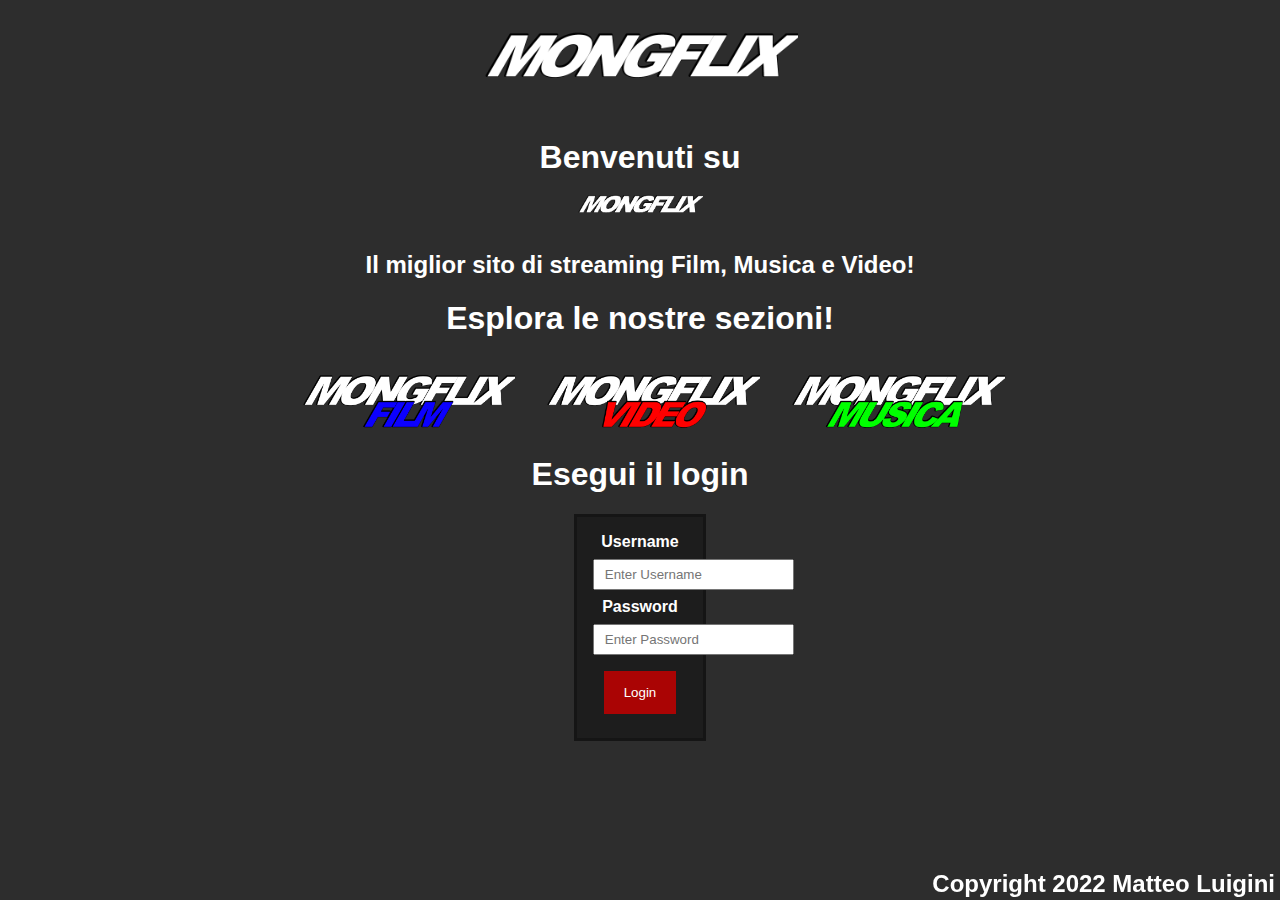
==== compitotpsit/index.html @ 5ae2c397 "Initial Commit + Compito TPSIT Parte Film Fatta" ====
<!DOCTYPE html>
<html>
    <head>
        <link rel="stylesheet" href="./resources/css/global.css">
        <link rel="stylesheet" href="./resources/css/index.css">
        <link rel="stylesheet" href="https://cdnjs.cloudflare.com/ajax/libs/font-awesome/4.7.0/css/font-awesome.min.css">
    </head>
    <body>
        <center><image id="logo" alt="logo" src="./resources/images/logo.png"></center>
          <center class="benvenuti">
              <h1>Benvenuti su</h1>
              <image class="benvenuti-logo" alt="logo" src="./resources/images/logo.png">
              <h2>Il miglior sito di streaming Film, Musica e Video!</h2>
              <h1>Esplora le nostre sezioni!</h1>
              <a href="film.html"><img class="catImg" alt="film" src="./resources/images/logo-film.png"></a>
              <a href="video.html"><img class="catImg" alt="video" src="./resources/images/logo-video.png"></a>
              <a href="musica.html"><img class="catImg" alt="musica" src="./resources/images/logo-musica.png"></a>
              <br>
              <h1>Esegui il login</h1>
              <form>
                <div class="container">
                  <label for="uname"><b>Username</b></label>
                  <br>
                  <input type="text" placeholder="Enter Username" name="uname" required>
                  <br>
                  <label for="psw"><b>Password</b></label>
                  <br>
                  <input type="password" placeholder="Enter Password" name="psw" required>
                  <br>
                  <button>Login</button>
                </div>
              </form>
        </center>

        <h2 class="copyright-text" align="bottom">Copyright 2022 Matteo Luigini</h2>  

    </body>
</html>
---- compitotpsit/resources/css/global.css ----
body {
    background-color: rgb(45, 45, 45);
}

.copyright-text {
  color: white;
  font-family:'Gill Sans', 'Gill Sans MT', Calibri, 'Trebuchet MS', sans-serif;
  text-align: end;
  margin-bottom: 0%;
  position:fixed;
  right:5px;
  bottom:0px;
  height:30px;
  width:100%;
}

#logo {
    width: 25%;
    height: 25%;
    -moz-user-select: none;
    -webkit-user-select: none;
    user-select: none;
}
---- compitotpsit/resources/css/index.css ----
.benvenuti {
    color: white;
    font-family:Arial, Helvetica, sans-serif
}

.catImg {
    width: 17%;
    height: 17%;
    margin-left: 2%;
    -moz-user-select: none;
    -webkit-user-select: none;
    user-select: none;
}

.benvenuti-logo {
    width: 10%;
    height: 10%;
    -moz-user-select: none;
    -webkit-user-select: none;
    user-select: none;
    margin-top: -1%;
}

form {
    border: 3px solid #0000003e;
    background-color: #0000005b;
    width: 10%;
}

input[type=text], input[type=password] {
    padding: 6px 10px;
    margin: 8px 0;
    display: inline-block;
    box-sizing: border-box;
  }
  
button {
    background-color: #aa0404;
    color: white;
    padding: 14px 20px;
    margin: 8px 0;
    border: none;
    cursor: pointer;
  }
  
button:hover {
    opacity: 0.8;
  }
  
.container {
    padding: 16px;
}
  
span.psw {
    float: right;
    padding-top: 16px;
}

@media screen and (max-width: 300px) {
    span.psw {
      display: block;
      float: none;
    }
}
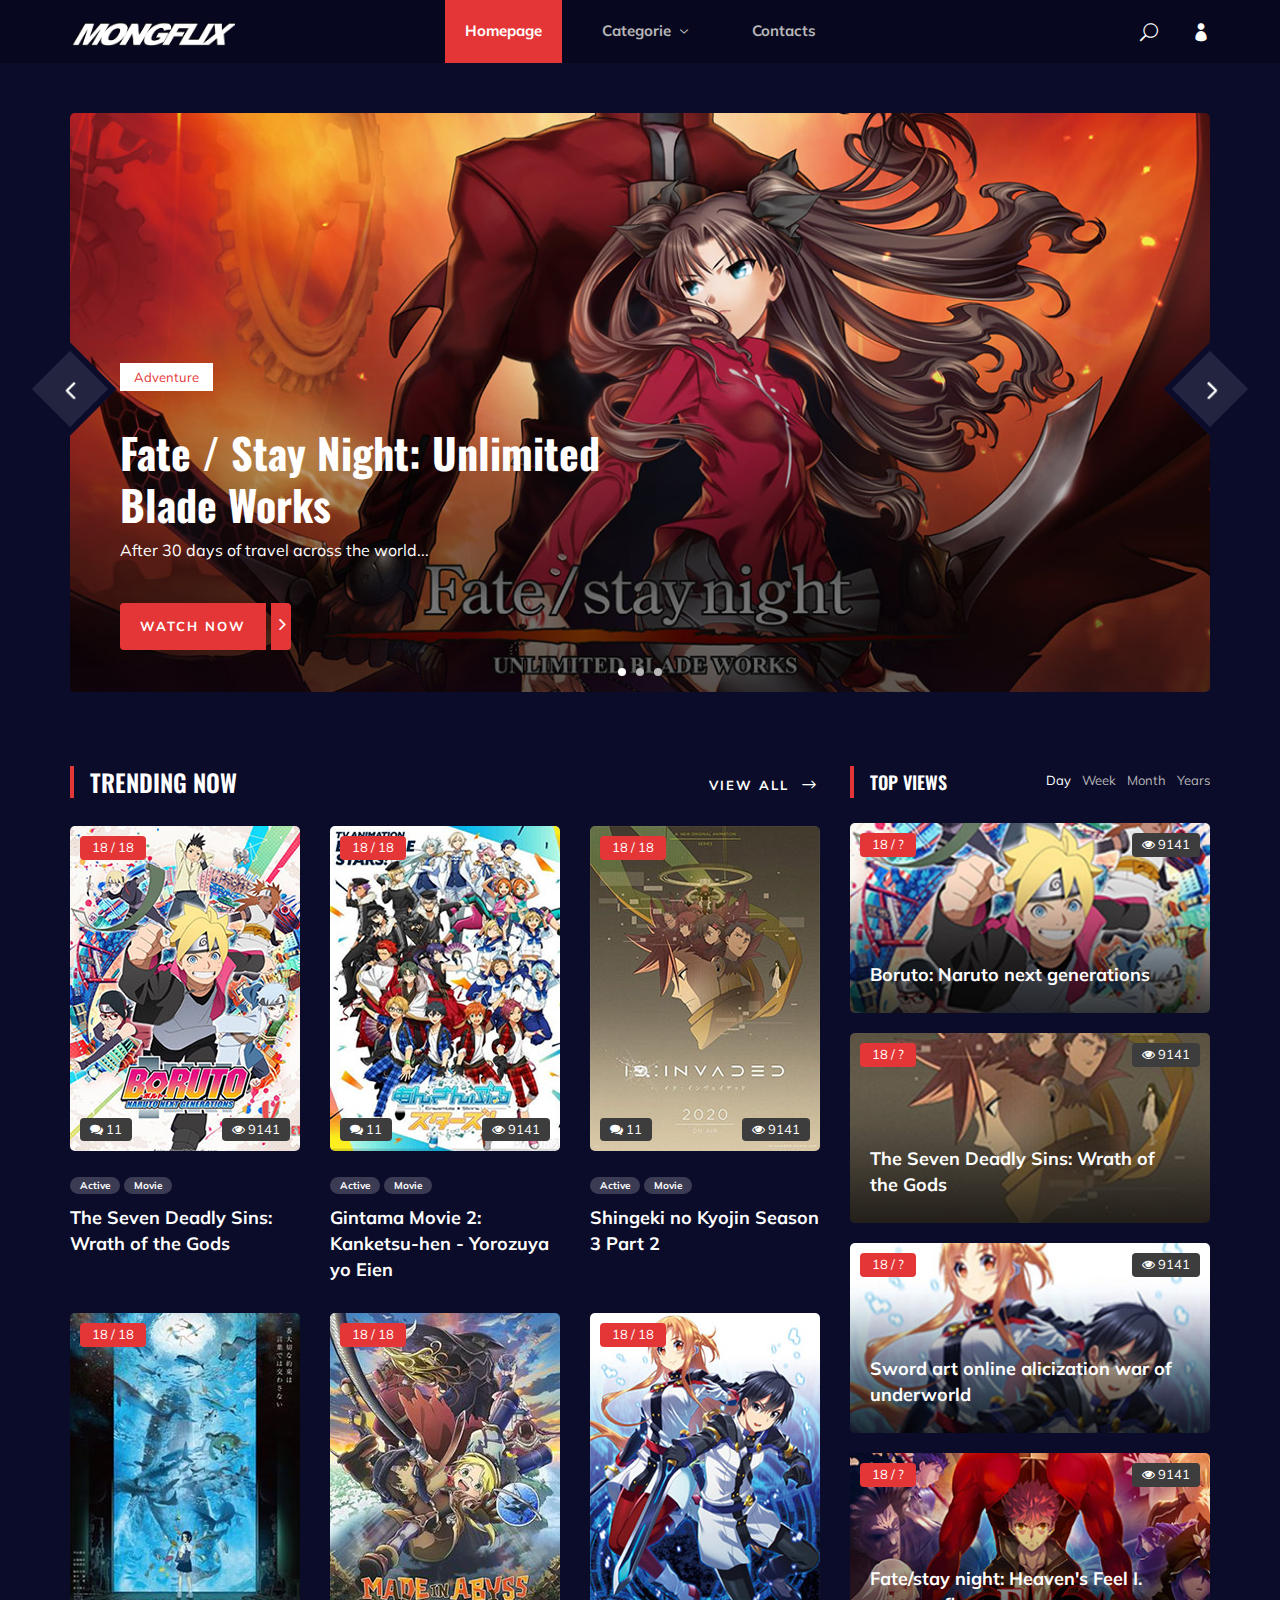
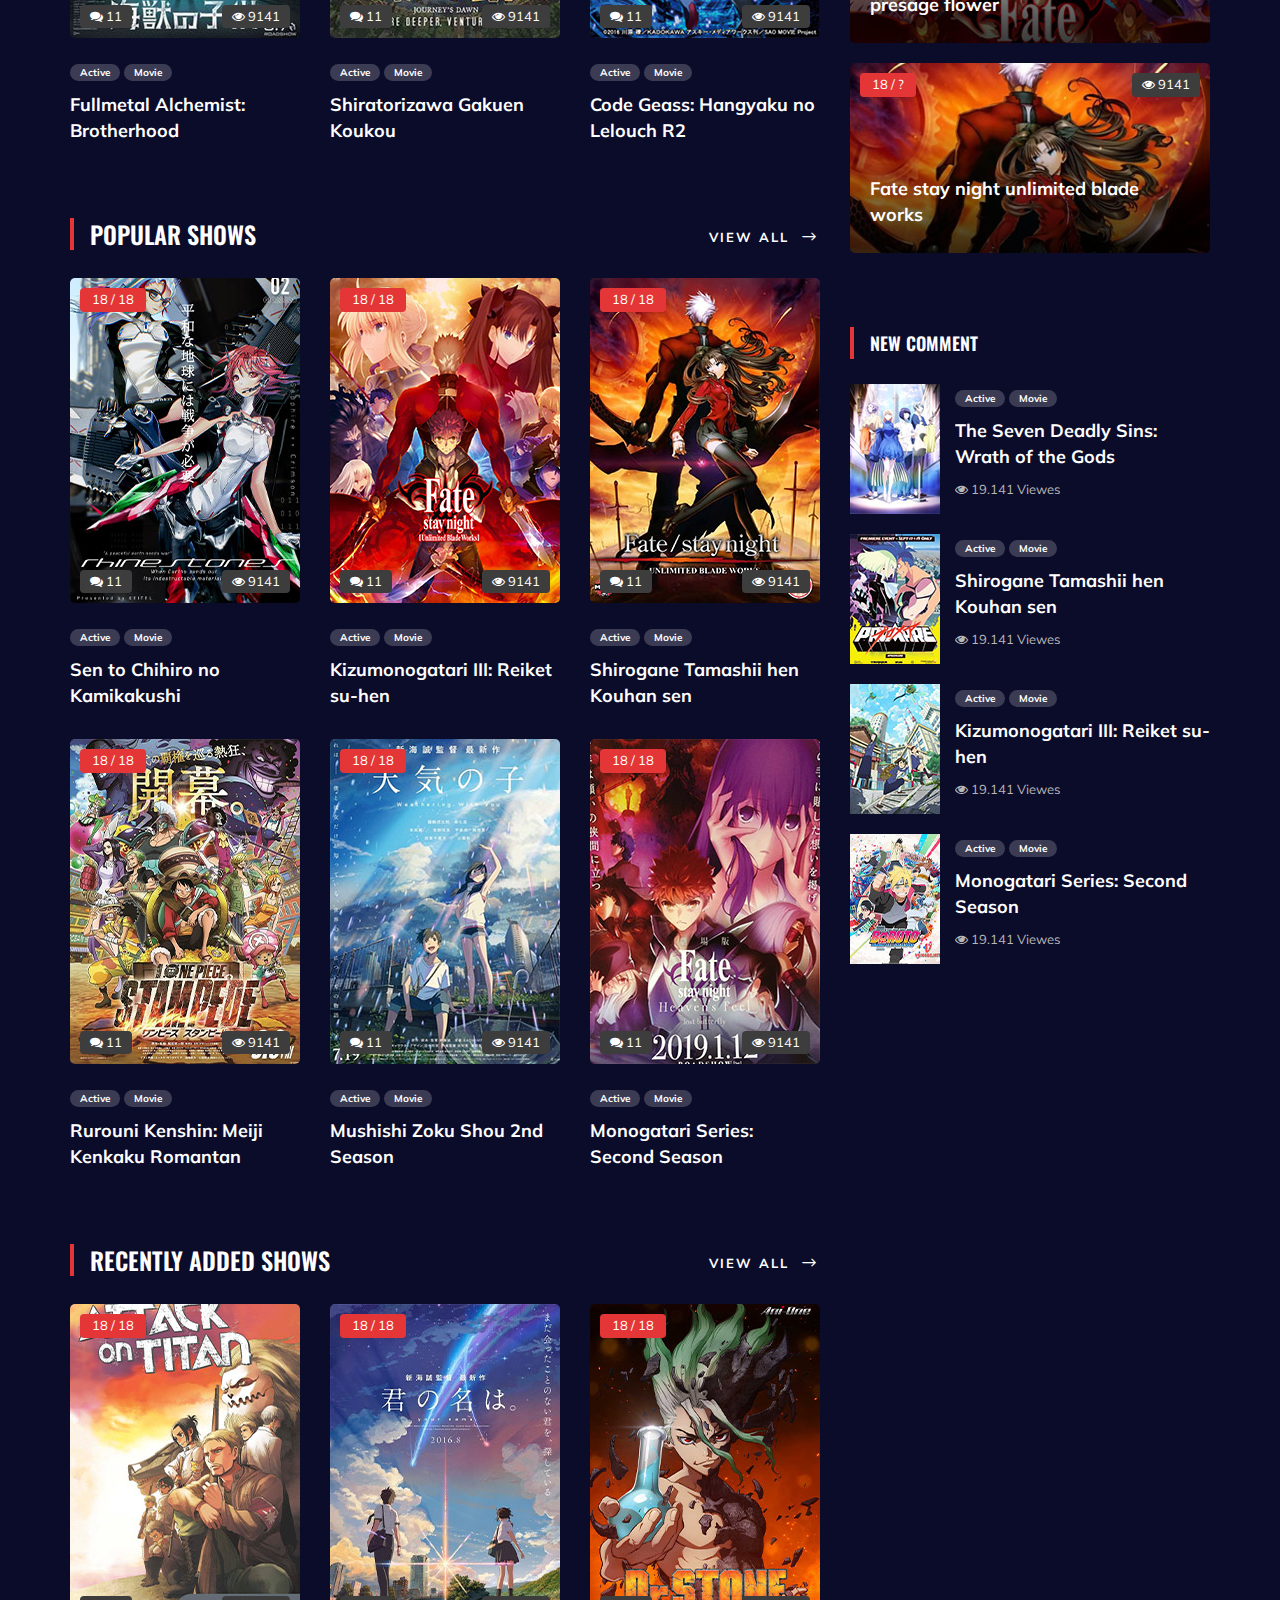
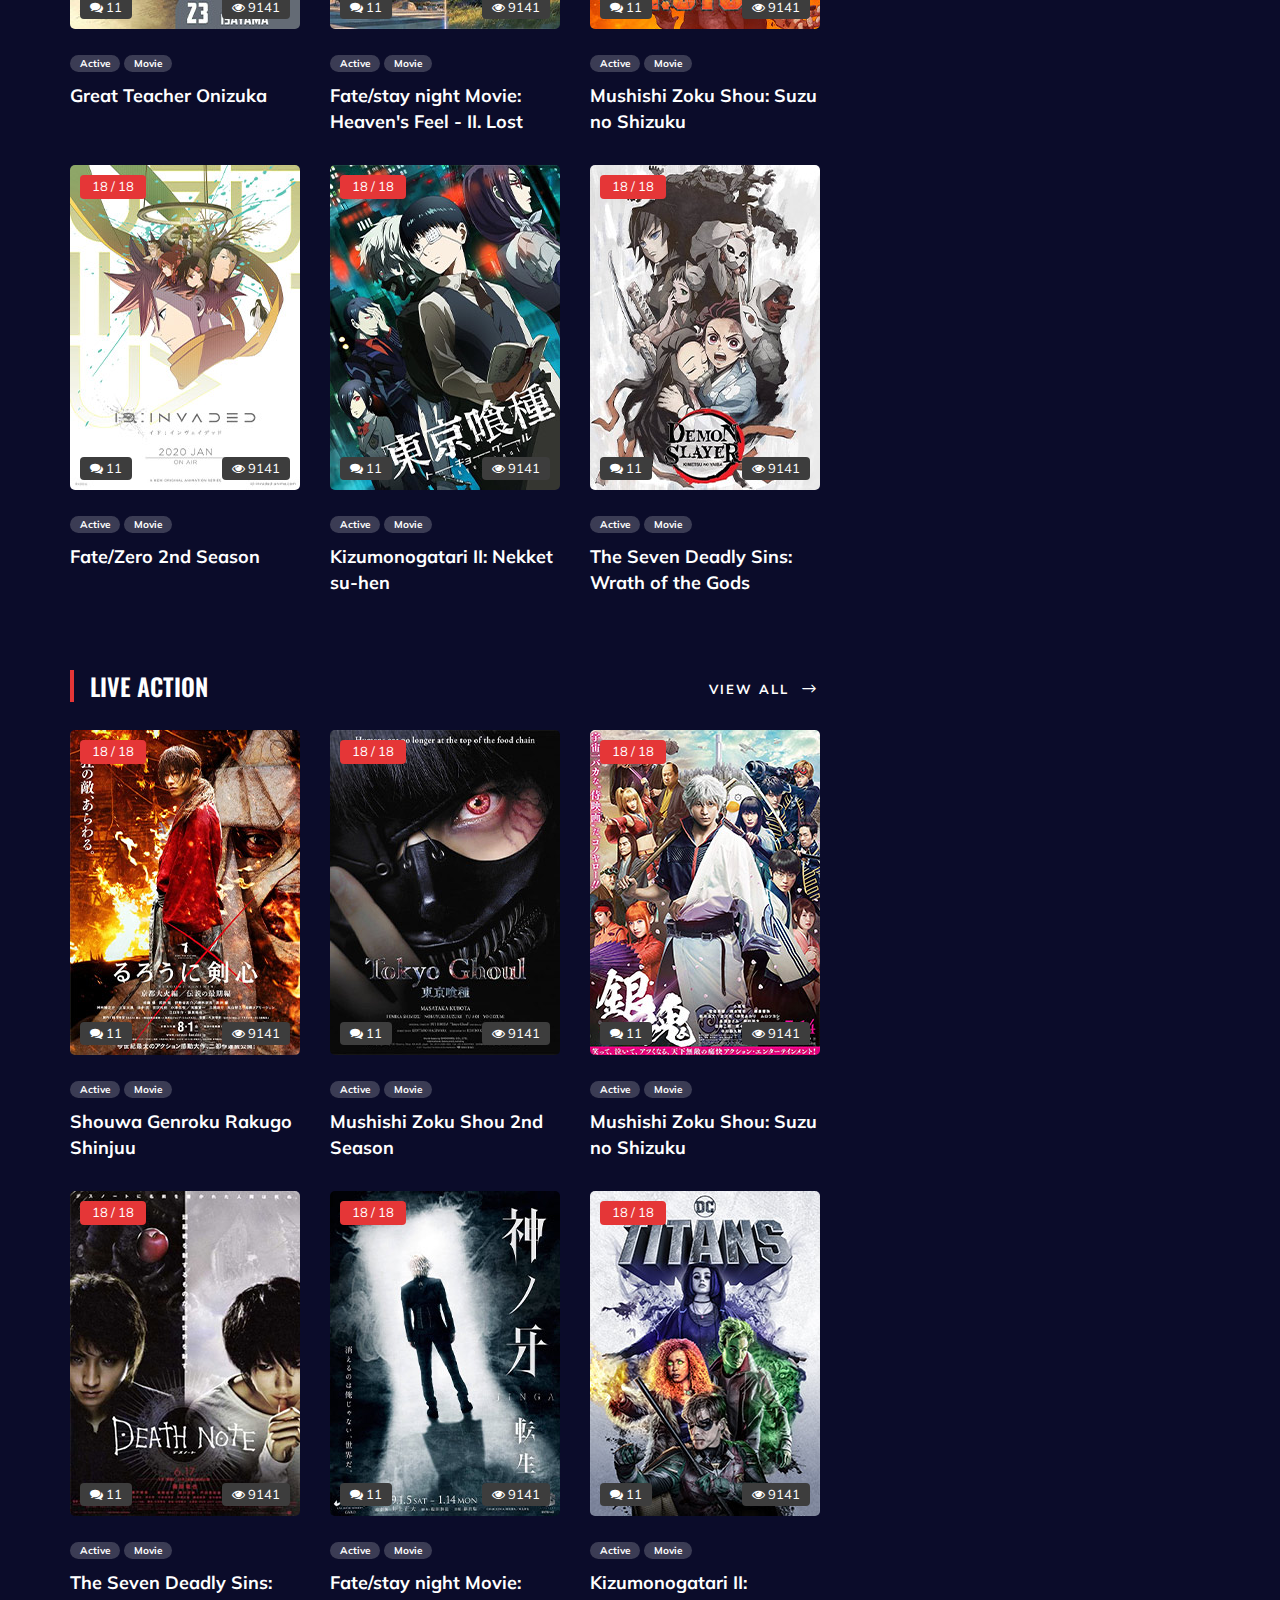
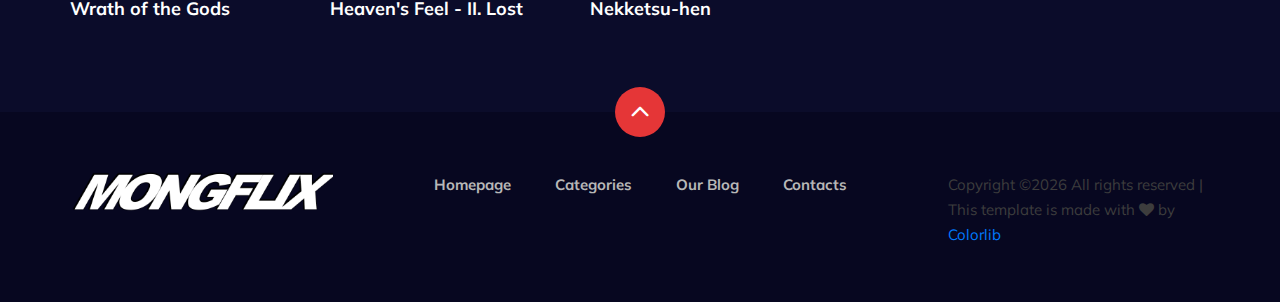
==== commit bdd38058: "Aggiunto nuovo sito" ====
--- a/compitotpsit/index.html
+++ b/compitotpsit/index.html
@@ -1,38 +1,742 @@
 <!DOCTYPE html>
-<html>
-    <head>
-        <link rel="stylesheet" href="./resources/css/global.css">
-        <link rel="stylesheet" href="./resources/css/index.css">
-        <link rel="stylesheet" href="https://cdnjs.cloudflare.com/ajax/libs/font-awesome/4.7.0/css/font-awesome.min.css">
-    </head>
-    <body>
-        <center><image id="logo" alt="logo" src="./resources/images/logo.png"></center>
-          <center class="benvenuti">
-              <h1>Benvenuti su</h1>
-              <image class="benvenuti-logo" alt="logo" src="./resources/images/logo.png">
-              <h2>Il miglior sito di streaming Film, Musica e Video!</h2>
-              <h1>Esplora le nostre sezioni!</h1>
-              <a href="film.html"><img class="catImg" alt="film" src="./resources/images/logo-film.png"></a>
-              <a href="video.html"><img class="catImg" alt="video" src="./resources/images/logo-video.png"></a>
-              <a href="musica.html"><img class="catImg" alt="musica" src="./resources/images/logo-musica.png"></a>
-              <br>
-              <h1>Esegui il login</h1>
-              <form>
-                <div class="container">
-                  <label for="uname"><b>Username</b></label>
-                  <br>
-                  <input type="text" placeholder="Enter Username" name="uname" required>
-                  <br>
-                  <label for="psw"><b>Password</b></label>
-                  <br>
-                  <input type="password" placeholder="Enter Password" name="psw" required>
-                  <br>
-                  <button>Login</button>
-                </div>
-              </form>
-        </center>
-
-        <h2 class="copyright-text" align="bottom">Copyright 2022 Matteo Luigini</h2>  
-
-    </body>
+<html lang="zxx">
+
+<head>
+    <meta charset="UTF-8">
+    <meta name="description" content="Anime Template">
+    <meta name="keywords" content="Anime, unica, creative, html">
+    <meta name="viewport" content="width=device-width, initial-scale=1.0">
+    <meta http-equiv="X-UA-Compatible" content="ie=edge">
+    <title>Mongflix | Homepage</title>
+
+    <!-- Google Font -->
+    <link href="https://fonts.googleapis.com/css2?family=Oswald:wght@300;400;500;600;700&display=swap" rel="stylesheet">
+    <link href="https://fonts.googleapis.com/css2?family=Mulish:wght@300;400;500;600;700;800;900&display=swap"
+    rel="stylesheet">
+
+    <!-- Stili CSS -->
+    <link rel="stylesheet" href="css/bootstrap.min.css" type="text/css">
+    <link rel="stylesheet" href="css/font-awesome.min.css" type="text/css">
+    <link rel="stylesheet" href="css/elegant-icons.css" type="text/css">
+    <link rel="stylesheet" href="css/plyr.css" type="text/css">
+    <link rel="stylesheet" href="css/nice-select.css" type="text/css">
+    <link rel="stylesheet" href="css/owl.carousel.min.css" type="text/css">
+    <link rel="stylesheet" href="css/slicknav.min.css" type="text/css">
+    <link rel="stylesheet" href="css/style.css" type="text/css">
+</head>
+
+<body>
+    <!-- Page Preloder -->
+    <div id="preloder">
+        <div class="loader"></div>
+    </div>
+
+    <!-- Header Section Begin -->
+    <header class="header">
+        <div class="container">
+            <div class="row">
+                <div class="col-lg-2">
+                    <div class="header__logo">
+                        <a href="./index.html">
+                            <img src="img/logo.png" alt="">
+                        </a>
+                    </div>
+                </div>
+                <div class="col-lg-8">
+                    <div class="header__nav">
+                        <nav class="header__menu mobile-menu">
+                            <ul>
+                                <li class="active"><a href="./index.html">Homepage</a></li>
+                                <li><a href="./categories.html">Categorie <span class="arrow_carrot-down"></span></a>
+                                    <ul class="dropdown">
+                                        <li><a href="./categories.html">Categorie</a></li>
+                                        <li><a href="./anime-details.html">Anime Details</a></li>
+                                        <li><a href="./anime-watching.html">Anime Watching</a></li>
+                                        <li><a href="./blog-details.html">Blog Details</a></li>
+                                        <li><a href="./signup.html">Sign Up</a></li>
+                                        <li><a href="./login.html">Login</a></li>
+                                    </ul>
+                                </li>
+                                <li><a href="#">Contacts</a></li>
+                            </ul>
+                        </nav>
+                    </div>
+                </div>
+                <div class="col-lg-2">
+                    <div class="header__right">
+                        <a href="#" class="search-switch"><span class="icon_search"></span></a>
+                        <a href="./login.html"><span class="icon_profile"></span></a>
+                    </div>
+                </div>
+            </div>
+            <div id="mobile-menu-wrap"></div>
+        </div>
+    </header>
+    <!-- Header End -->
+
+    <!-- Hero Section Begin -->
+    <section class="hero">
+        <div class="container">
+            <div class="hero__slider owl-carousel">
+                <div class="hero__items set-bg" data-setbg="img/hero/hero-1.jpg">
+                    <div class="row">
+                        <div class="col-lg-6">
+                            <div class="hero__text">
+                                <div class="label">Adventure</div>
+                                <h2>Fate / Stay Night: Unlimited Blade Works</h2>
+                                <p>After 30 days of travel across the world...</p>
+                                <a href="#"><span>Watch Now</span> <i class="fa fa-angle-right"></i></a>
+                            </div>
+                        </div>
+                    </div>
+                </div>
+                <div class="hero__items set-bg" data-setbg="img/hero/hero-1.jpg">
+                    <div class="row">
+                        <div class="col-lg-6">
+                            <div class="hero__text">
+                                <div class="label">Adventure</div>
+                                <h2>Fate / Stay Night: Unlimited Blade Works</h2>
+                                <p>After 30 days of travel across the world...</p>
+                                <a href="#"><span>Watch Now</span> <i class="fa fa-angle-right"></i></a>
+                            </div>
+                        </div>
+                    </div>
+                </div>
+                <div class="hero__items set-bg" data-setbg="img/hero/hero-1.jpg">
+                    <div class="row">
+                        <div class="col-lg-6">
+                            <div class="hero__text">
+                                <div class="label">Adventure</div>
+                                <h2>Fate / Stay Night: Unlimited Blade Works</h2>
+                                <p>After 30 days of travel across the world...</p>
+                                <a href="#"><span>Watch Now</span> <i class="fa fa-angle-right"></i></a>
+                            </div>
+                        </div>
+                    </div>
+                </div>
+            </div>
+        </div>
+    </section>
+    <!-- Hero Section End -->
+
+    <!-- Product Section Begin -->
+    <section class="product spad">
+        <div class="container">
+            <div class="row">
+                <div class="col-lg-8">
+                    <div class="trending__product">
+                        <div class="row">
+                            <div class="col-lg-8 col-md-8 col-sm-8">
+                                <div class="section-title">
+                                    <h4>Trending Now</h4>
+                                </div>
+                            </div>
+                            <div class="col-lg-4 col-md-4 col-sm-4">
+                                <div class="btn__all">
+                                    <a href="#" class="primary-btn">View All <span class="arrow_right"></span></a>
+                                </div>
+                            </div>
+                        </div>
+                        <div class="row">
+                            <div class="col-lg-4 col-md-6 col-sm-6">
+                                <div class="product__item">
+                                    <div class="product__item__pic set-bg" data-setbg="img/trending/trend-1.jpg">
+                                        <div class="ep">18 / 18</div>
+                                        <div class="comment"><i class="fa fa-comments"></i> 11</div>
+                                        <div class="view"><i class="fa fa-eye"></i> 9141</div>
+                                    </div>
+                                    <div class="product__item__text">
+                                        <ul>
+                                            <li>Active</li>
+                                            <li>Movie</li>
+                                        </ul>
+                                        <h5><a href="#">The Seven Deadly Sins: Wrath of the Gods</a></h5>
+                                    </div>
+                                </div>
+                            </div>
+                            <div class="col-lg-4 col-md-6 col-sm-6">
+                                <div class="product__item">
+                                    <div class="product__item__pic set-bg" data-setbg="img/trending/trend-2.jpg">
+                                        <div class="ep">18 / 18</div>
+                                        <div class="comment"><i class="fa fa-comments"></i> 11</div>
+                                        <div class="view"><i class="fa fa-eye"></i> 9141</div>
+                                    </div>
+                                    <div class="product__item__text">
+                                        <ul>
+                                            <li>Active</li>
+                                            <li>Movie</li>
+                                        </ul>
+                                        <h5><a href="#">Gintama Movie 2: Kanketsu-hen - Yorozuya yo Eien</a></h5>
+                                    </div>
+                                </div>
+                            </div>
+                            <div class="col-lg-4 col-md-6 col-sm-6">
+                                <div class="product__item">
+                                    <div class="product__item__pic set-bg" data-setbg="img/trending/trend-3.jpg">
+                                        <div class="ep">18 / 18</div>
+                                        <div class="comment"><i class="fa fa-comments"></i> 11</div>
+                                        <div class="view"><i class="fa fa-eye"></i> 9141</div>
+                                    </div>
+                                    <div class="product__item__text">
+                                        <ul>
+                                            <li>Active</li>
+                                            <li>Movie</li>
+                                        </ul>
+                                        <h5><a href="#">Shingeki no Kyojin Season 3 Part 2</a></h5>
+                                    </div>
+                                </div>
+                            </div>
+                            <div class="col-lg-4 col-md-6 col-sm-6">
+                                <div class="product__item">
+                                    <div class="product__item__pic set-bg" data-setbg="img/trending/trend-4.jpg">
+                                        <div class="ep">18 / 18</div>
+                                        <div class="comment"><i class="fa fa-comments"></i> 11</div>
+                                        <div class="view"><i class="fa fa-eye"></i> 9141</div>
+                                    </div>
+                                    <div class="product__item__text">
+                                        <ul>
+                                            <li>Active</li>
+                                            <li>Movie</li>
+                                        </ul>
+                                        <h5><a href="#">Fullmetal Alchemist: Brotherhood</a></h5>
+                                    </div>
+                                </div>
+                            </div>
+                            <div class="col-lg-4 col-md-6 col-sm-6">
+                                <div class="product__item">
+                                    <div class="product__item__pic set-bg" data-setbg="img/trending/trend-5.jpg">
+                                        <div class="ep">18 / 18</div>
+                                        <div class="comment"><i class="fa fa-comments"></i> 11</div>
+                                        <div class="view"><i class="fa fa-eye"></i> 9141</div>
+                                    </div>
+                                    <div class="product__item__text">
+                                        <ul>
+                                            <li>Active</li>
+                                            <li>Movie</li>
+                                        </ul>
+                                        <h5><a href="#">Shiratorizawa Gakuen Koukou</a></h5>
+                                    </div>
+                                </div>
+                            </div>
+                            <div class="col-lg-4 col-md-6 col-sm-6">
+                                <div class="product__item">
+                                    <div class="product__item__pic set-bg" data-setbg="img/trending/trend-6.jpg">
+                                        <div class="ep">18 / 18</div>
+                                        <div class="comment"><i class="fa fa-comments"></i> 11</div>
+                                        <div class="view"><i class="fa fa-eye"></i> 9141</div>
+                                    </div>
+                                    <div class="product__item__text">
+                                        <ul>
+                                            <li>Active</li>
+                                            <li>Movie</li>
+                                        </ul>
+                                        <h5><a href="#">Code Geass: Hangyaku no Lelouch R2</a></h5>
+                                    </div>
+                                </div>
+                            </div>
+                        </div>
+                    </div>
+                    <div class="popular__product">
+                        <div class="row">
+                            <div class="col-lg-8 col-md-8 col-sm-8">
+                                <div class="section-title">
+                                    <h4>Popular Shows</h4>
+                                </div>
+                            </div>
+                            <div class="col-lg-4 col-md-4 col-sm-4">
+                                <div class="btn__all">
+                                    <a href="#" class="primary-btn">View All <span class="arrow_right"></span></a>
+                                </div>
+                            </div>
+                        </div>
+                        <div class="row">
+                            <div class="col-lg-4 col-md-6 col-sm-6">
+                                <div class="product__item">
+                                    <div class="product__item__pic set-bg" data-setbg="img/popular/popular-1.jpg">
+                                        <div class="ep">18 / 18</div>
+                                        <div class="comment"><i class="fa fa-comments"></i> 11</div>
+                                        <div class="view"><i class="fa fa-eye"></i> 9141</div>
+                                    </div>
+                                    <div class="product__item__text">
+                                        <ul>
+                                            <li>Active</li>
+                                            <li>Movie</li>
+                                        </ul>
+                                        <h5><a href="#">Sen to Chihiro no Kamikakushi</a></h5>
+                                    </div>
+                                </div>
+                            </div>
+                            <div class="col-lg-4 col-md-6 col-sm-6">
+                                <div class="product__item">
+                                    <div class="product__item__pic set-bg" data-setbg="img/popular/popular-2.jpg">
+                                        <div class="ep">18 / 18</div>
+                                        <div class="comment"><i class="fa fa-comments"></i> 11</div>
+                                        <div class="view"><i class="fa fa-eye"></i> 9141</div>
+                                    </div>
+                                    <div class="product__item__text">
+                                        <ul>
+                                            <li>Active</li>
+                                            <li>Movie</li>
+                                        </ul>
+                                        <h5><a href="#">Kizumonogatari III: Reiket su-hen</a></h5>
+                                    </div>
+                                </div>
+                            </div>
+                            <div class="col-lg-4 col-md-6 col-sm-6">
+                                <div class="product__item">
+                                    <div class="product__item__pic set-bg" data-setbg="img/popular/popular-3.jpg">
+                                        <div class="ep">18 / 18</div>
+                                        <div class="comment"><i class="fa fa-comments"></i> 11</div>
+                                        <div class="view"><i class="fa fa-eye"></i> 9141</div>
+                                    </div>
+                                    <div class="product__item__text">
+                                        <ul>
+                                            <li>Active</li>
+                                            <li>Movie</li>
+                                        </ul>
+                                        <h5><a href="#">Shirogane Tamashii hen Kouhan sen</a></h5>
+                                    </div>
+                                </div>
+                            </div>
+                            <div class="col-lg-4 col-md-6 col-sm-6">
+                                <div class="product__item">
+                                    <div class="product__item__pic set-bg" data-setbg="img/popular/popular-4.jpg">
+                                        <div class="ep">18 / 18</div>
+                                        <div class="comment"><i class="fa fa-comments"></i> 11</div>
+                                        <div class="view"><i class="fa fa-eye"></i> 9141</div>
+                                    </div>
+                                    <div class="product__item__text">
+                                        <ul>
+                                            <li>Active</li>
+                                            <li>Movie</li>
+                                        </ul>
+                                        <h5><a href="#">Rurouni Kenshin: Meiji Kenkaku Romantan</a></h5>
+                                    </div>
+                                </div>
+                            </div>
+                            <div class="col-lg-4 col-md-6 col-sm-6">
+                                <div class="product__item">
+                                    <div class="product__item__pic set-bg" data-setbg="img/popular/popular-5.jpg">
+                                        <div class="ep">18 / 18</div>
+                                        <div class="comment"><i class="fa fa-comments"></i> 11</div>
+                                        <div class="view"><i class="fa fa-eye"></i> 9141</div>
+                                    </div>
+                                    <div class="product__item__text">
+                                        <ul>
+                                            <li>Active</li>
+                                            <li>Movie</li>
+                                        </ul>
+                                        <h5><a href="#">Mushishi Zoku Shou 2nd Season</a></h5>
+                                    </div>
+                                </div>
+                            </div>
+                            <div class="col-lg-4 col-md-6 col-sm-6">
+                                <div class="product__item">
+                                    <div class="product__item__pic set-bg" data-setbg="img/popular/popular-6.jpg">
+                                        <div class="ep">18 / 18</div>
+                                        <div class="comment"><i class="fa fa-comments"></i> 11</div>
+                                        <div class="view"><i class="fa fa-eye"></i> 9141</div>
+                                    </div>
+                                    <div class="product__item__text">
+                                        <ul>
+                                            <li>Active</li>
+                                            <li>Movie</li>
+                                        </ul>
+                                        <h5><a href="#">Monogatari Series: Second Season</a></h5>
+                                    </div>
+                                </div>
+                            </div>
+                        </div>
+                    </div>
+                    <div class="recent__product">
+                        <div class="row">
+                            <div class="col-lg-8 col-md-8 col-sm-8">
+                                <div class="section-title">
+                                    <h4>Recently Added Shows</h4>
+                                </div>
+                            </div>
+                            <div class="col-lg-4 col-md-4 col-sm-4">
+                                <div class="btn__all">
+                                    <a href="#" class="primary-btn">View All <span class="arrow_right"></span></a>
+                                </div>
+                            </div>
+                        </div>
+                        <div class="row">
+                            <div class="col-lg-4 col-md-6 col-sm-6">
+                                <div class="product__item">
+                                    <div class="product__item__pic set-bg" data-setbg="img/recent/recent-1.jpg">
+                                        <div class="ep">18 / 18</div>
+                                        <div class="comment"><i class="fa fa-comments"></i> 11</div>
+                                        <div class="view"><i class="fa fa-eye"></i> 9141</div>
+                                    </div>
+                                    <div class="product__item__text">
+                                        <ul>
+                                            <li>Active</li>
+                                            <li>Movie</li>
+                                        </ul>
+                                        <h5><a href="#">Great Teacher Onizuka</a></h5>
+                                    </div>
+                                </div>
+                            </div>
+                            <div class="col-lg-4 col-md-6 col-sm-6">
+                                <div class="product__item">
+                                    <div class="product__item__pic set-bg" data-setbg="img/recent/recent-2.jpg">
+                                        <div class="ep">18 / 18</div>
+                                        <div class="comment"><i class="fa fa-comments"></i> 11</div>
+                                        <div class="view"><i class="fa fa-eye"></i> 9141</div>
+                                    </div>
+                                    <div class="product__item__text">
+                                        <ul>
+                                            <li>Active</li>
+                                            <li>Movie</li>
+                                        </ul>
+                                        <h5><a href="#">Fate/stay night Movie: Heaven's Feel - II. Lost</a></h5>
+                                    </div>
+                                </div>
+                            </div>
+                            <div class="col-lg-4 col-md-6 col-sm-6">
+                                <div class="product__item">
+                                    <div class="product__item__pic set-bg" data-setbg="img/recent/recent-3.jpg">
+                                        <div class="ep">18 / 18</div>
+                                        <div class="comment"><i class="fa fa-comments"></i> 11</div>
+                                        <div class="view"><i class="fa fa-eye"></i> 9141</div>
+                                    </div>
+                                    <div class="product__item__text">
+                                        <ul>
+                                            <li>Active</li>
+                                            <li>Movie</li>
+                                        </ul>
+                                        <h5><a href="#">Mushishi Zoku Shou: Suzu no Shizuku</a></h5>
+                                    </div>
+                                </div>
+                            </div>
+                            <div class="col-lg-4 col-md-6 col-sm-6">
+                                <div class="product__item">
+                                    <div class="product__item__pic set-bg" data-setbg="img/recent/recent-4.jpg">
+                                        <div class="ep">18 / 18</div>
+                                        <div class="comment"><i class="fa fa-comments"></i> 11</div>
+                                        <div class="view"><i class="fa fa-eye"></i> 9141</div>
+                                    </div>
+                                    <div class="product__item__text">
+                                        <ul>
+                                            <li>Active</li>
+                                            <li>Movie</li>
+                                        </ul>
+                                        <h5><a href="#">Fate/Zero 2nd Season</a></h5>
+                                    </div>
+                                </div>
+                            </div>
+                            <div class="col-lg-4 col-md-6 col-sm-6">
+                                <div class="product__item">
+                                    <div class="product__item__pic set-bg" data-setbg="img/recent/recent-5.jpg">
+                                        <div class="ep">18 / 18</div>
+                                        <div class="comment"><i class="fa fa-comments"></i> 11</div>
+                                        <div class="view"><i class="fa fa-eye"></i> 9141</div>
+                                    </div>
+                                    <div class="product__item__text">
+                                        <ul>
+                                            <li>Active</li>
+                                            <li>Movie</li>
+                                        </ul>
+                                        <h5><a href="#">Kizumonogatari II: Nekket su-hen</a></h5>
+                                    </div>
+                                </div>
+                            </div>
+                            <div class="col-lg-4 col-md-6 col-sm-6">
+                                <div class="product__item">
+                                    <div class="product__item__pic set-bg" data-setbg="img/recent/recent-6.jpg">
+                                        <div class="ep">18 / 18</div>
+                                        <div class="comment"><i class="fa fa-comments"></i> 11</div>
+                                        <div class="view"><i class="fa fa-eye"></i> 9141</div>
+                                    </div>
+                                    <div class="product__item__text">
+                                        <ul>
+                                            <li>Active</li>
+                                            <li>Movie</li>
+                                        </ul>
+                                        <h5><a href="#">The Seven Deadly Sins: Wrath of the Gods</a></h5>
+                                    </div>
+                                </div>
+                            </div>
+                        </div>
+                    </div>
+                    <div class="live__product">
+                        <div class="row">
+                            <div class="col-lg-8 col-md-8 col-sm-8">
+                                <div class="section-title">
+                                    <h4>Live Action</h4>
+                                </div>
+                            </div>
+                            <div class="col-lg-4 col-md-4 col-sm-4">
+                                <div class="btn__all">
+                                    <a href="#" class="primary-btn">View All <span class="arrow_right"></span></a>
+                                </div>
+                            </div>
+                        </div>
+                        <div class="row">
+                            <div class="col-lg-4 col-md-6 col-sm-6">
+                                <div class="product__item">
+                                    <div class="product__item__pic set-bg" data-setbg="img/live/live-1.jpg">
+                                        <div class="ep">18 / 18</div>
+                                        <div class="comment"><i class="fa fa-comments"></i> 11</div>
+                                        <div class="view"><i class="fa fa-eye"></i> 9141</div>
+                                    </div>
+                                    <div class="product__item__text">
+                                        <ul>
+                                            <li>Active</li>
+                                            <li>Movie</li>
+                                        </ul>
+                                        <h5><a href="#">Shouwa Genroku Rakugo Shinjuu</a></h5>
+                                    </div>
+                                </div>
+                            </div>
+                            <div class="col-lg-4 col-md-6 col-sm-6">
+                                <div class="product__item">
+                                    <div class="product__item__pic set-bg" data-setbg="img/live/live-2.jpg">
+                                        <div class="ep">18 / 18</div>
+                                        <div class="comment"><i class="fa fa-comments"></i> 11</div>
+                                        <div class="view"><i class="fa fa-eye"></i> 9141</div>
+                                    </div>
+                                    <div class="product__item__text">
+                                        <ul>
+                                            <li>Active</li>
+                                            <li>Movie</li>
+                                        </ul>
+                                        <h5><a href="#">Mushishi Zoku Shou 2nd Season</a></h5>
+                                    </div>
+                                </div>
+                            </div>
+                            <div class="col-lg-4 col-md-6 col-sm-6">
+                                <div class="product__item">
+                                    <div class="product__item__pic set-bg" data-setbg="img/live/live-3.jpg">
+                                        <div class="ep">18 / 18</div>
+                                        <div class="comment"><i class="fa fa-comments"></i> 11</div>
+                                        <div class="view"><i class="fa fa-eye"></i> 9141</div>
+                                    </div>
+                                    <div class="product__item__text">
+                                        <ul>
+                                            <li>Active</li>
+                                            <li>Movie</li>
+                                        </ul>
+                                        <h5><a href="#">Mushishi Zoku Shou: Suzu no Shizuku</a></h5>
+                                    </div>
+                                </div>
+                            </div>
+                            <div class="col-lg-4 col-md-6 col-sm-6">
+                                <div class="product__item">
+                                    <div class="product__item__pic set-bg" data-setbg="img/live/live-4.jpg">
+                                        <div class="ep">18 / 18</div>
+                                        <div class="comment"><i class="fa fa-comments"></i> 11</div>
+                                        <div class="view"><i class="fa fa-eye"></i> 9141</div>
+                                    </div>
+                                    <div class="product__item__text">
+                                        <ul>
+                                            <li>Active</li>
+                                            <li>Movie</li>
+                                        </ul>
+                                        <h5><a href="#">The Seven Deadly Sins: Wrath of the Gods</a></h5>
+                                    </div>
+                                </div>
+                            </div>
+                            <div class="col-lg-4 col-md-6 col-sm-6">
+                                <div class="product__item">
+                                    <div class="product__item__pic set-bg" data-setbg="img/live/live-5.jpg">
+                                        <div class="ep">18 / 18</div>
+                                        <div class="comment"><i class="fa fa-comments"></i> 11</div>
+                                        <div class="view"><i class="fa fa-eye"></i> 9141</div>
+                                    </div>
+                                    <div class="product__item__text">
+                                        <ul>
+                                            <li>Active</li>
+                                            <li>Movie</li>
+                                        </ul>
+                                        <h5><a href="#">Fate/stay night Movie: Heaven's Feel - II. Lost</a></h5>
+                                    </div>
+                                </div>
+                            </div>
+                            <div class="col-lg-4 col-md-6 col-sm-6">
+                                <div class="product__item">
+                                    <div class="product__item__pic set-bg" data-setbg="img/live/live-6.jpg">
+                                        <div class="ep">18 / 18</div>
+                                        <div class="comment"><i class="fa fa-comments"></i> 11</div>
+                                        <div class="view"><i class="fa fa-eye"></i> 9141</div>
+                                    </div>
+                                    <div class="product__item__text">
+                                        <ul>
+                                            <li>Active</li>
+                                            <li>Movie</li>
+                                        </ul>
+                                        <h5><a href="#">Kizumonogatari II: Nekketsu-hen</a></h5>
+                                    </div>
+                                </div>
+                            </div>
+                        </div>
+                    </div>
+                </div>
+                <div class="col-lg-4 col-md-6 col-sm-8">
+                    <div class="product__sidebar">
+                        <div class="product__sidebar__view">
+                            <div class="section-title">
+                                <h5>Top Views</h5>
+                            </div>
+                            <ul class="filter__controls">
+                                <li class="active" data-filter="*">Day</li>
+                                <li data-filter=".week">Week</li>
+                                <li data-filter=".month">Month</li>
+                                <li data-filter=".years">Years</li>
+                            </ul>
+                            <div class="filter__gallery">
+                                <div class="product__sidebar__view__item set-bg mix day years"
+                                data-setbg="img/sidebar/tv-1.jpg">
+                                <div class="ep">18 / ?</div>
+                                <div class="view"><i class="fa fa-eye"></i> 9141</div>
+                                <h5><a href="#">Boruto: Naruto next generations</a></h5>
+                            </div>
+                            <div class="product__sidebar__view__item set-bg mix month week"
+                            data-setbg="img/sidebar/tv-2.jpg">
+                            <div class="ep">18 / ?</div>
+                            <div class="view"><i class="fa fa-eye"></i> 9141</div>
+                            <h5><a href="#">The Seven Deadly Sins: Wrath of the Gods</a></h5>
+                        </div>
+                        <div class="product__sidebar__view__item set-bg mix week years"
+                        data-setbg="img/sidebar/tv-3.jpg">
+                        <div class="ep">18 / ?</div>
+                        <div class="view"><i class="fa fa-eye"></i> 9141</div>
+                        <h5><a href="#">Sword art online alicization war of underworld</a></h5>
+                    </div>
+                    <div class="product__sidebar__view__item set-bg mix years month"
+                    data-setbg="img/sidebar/tv-4.jpg">
+                    <div class="ep">18 / ?</div>
+                    <div class="view"><i class="fa fa-eye"></i> 9141</div>
+                    <h5><a href="#">Fate/stay night: Heaven's Feel I. presage flower</a></h5>
+                </div>
+                <div class="product__sidebar__view__item set-bg mix day"
+                data-setbg="img/sidebar/tv-5.jpg">
+                <div class="ep">18 / ?</div>
+                <div class="view"><i class="fa fa-eye"></i> 9141</div>
+                <h5><a href="#">Fate stay night unlimited blade works</a></h5>
+            </div>
+        </div>
+    </div>
+    <div class="product__sidebar__comment">
+        <div class="section-title">
+            <h5>New Comment</h5>
+        </div>
+        <div class="product__sidebar__comment__item">
+            <div class="product__sidebar__comment__item__pic">
+                <img src="img/sidebar/comment-1.jpg" alt="">
+            </div>
+            <div class="product__sidebar__comment__item__text">
+                <ul>
+                    <li>Active</li>
+                    <li>Movie</li>
+                </ul>
+                <h5><a href="#">The Seven Deadly Sins: Wrath of the Gods</a></h5>
+                <span><i class="fa fa-eye"></i> 19.141 Viewes</span>
+            </div>
+        </div>
+        <div class="product__sidebar__comment__item">
+            <div class="product__sidebar__comment__item__pic">
+                <img src="img/sidebar/comment-2.jpg" alt="">
+            </div>
+            <div class="product__sidebar__comment__item__text">
+                <ul>
+                    <li>Active</li>
+                    <li>Movie</li>
+                </ul>
+                <h5><a href="#">Shirogane Tamashii hen Kouhan sen</a></h5>
+                <span><i class="fa fa-eye"></i> 19.141 Viewes</span>
+            </div>
+        </div>
+        <div class="product__sidebar__comment__item">
+            <div class="product__sidebar__comment__item__pic">
+                <img src="img/sidebar/comment-3.jpg" alt="">
+            </div>
+            <div class="product__sidebar__comment__item__text">
+                <ul>
+                    <li>Active</li>
+                    <li>Movie</li>
+                </ul>
+                <h5><a href="#">Kizumonogatari III: Reiket su-hen</a></h5>
+                <span><i class="fa fa-eye"></i> 19.141 Viewes</span>
+            </div>
+        </div>
+        <div class="product__sidebar__comment__item">
+            <div class="product__sidebar__comment__item__pic">
+                <img src="img/sidebar/comment-4.jpg" alt="">
+            </div>
+            <div class="product__sidebar__comment__item__text">
+                <ul>
+                    <li>Active</li>
+                    <li>Movie</li>
+                </ul>
+                <h5><a href="#">Monogatari Series: Second Season</a></h5>
+                <span><i class="fa fa-eye"></i> 19.141 Viewes</span>
+            </div>
+        </div>
+    </div>
+</div>
+</div>
+</div>
+</div>
+</section>
+<!-- Product Section End -->
+
+<!-- Footer Section Begin -->
+<footer class="footer">
+    <div class="page-up">
+        <a href="#" id="scrollToTopButton"><span class="arrow_carrot-up"></span></a>
+    </div>
+    <div class="container">
+        <div class="row">
+            <div class="col-lg-3">
+                <div class="footer__logo">
+                    <a href="./index.html"><img src="img/logo.png" alt=""></a>
+                </div>
+            </div>
+            <div class="col-lg-6">
+                <div class="footer__nav">
+                    <ul>
+                        <li class="active"><a href="./index.html">Homepage</a></li>
+                        <li><a href="./categories.html">Categories</a></li>
+                        <li><a href="./blog.html">Our Blog</a></li>
+                        <li><a href="#">Contacts</a></li>
+                    </ul>
+                </div>
+            </div>
+            <div class="col-lg-3">
+                <p><!-- Link back to Colorlib can't be removed. Template is licensed under CC BY 3.0. -->
+                  Copyright &copy;<script>document.write(new Date().getFullYear());</script> All rights reserved | This template is made with <i class="fa fa-heart" aria-hidden="true"></i> by <a href="https://colorlib.com" target="_blank">Colorlib</a>
+                  <!-- Link back to Colorlib can't be removed. Template is licensed under CC BY 3.0. --></p>
+
+              </div>
+          </div>
+      </div>
+  </footer>
+  <!-- Footer Section End -->
+
+  <!-- Search model Begin -->
+  <div class="search-model">
+    <div class="h-100 d-flex align-items-center justify-content-center">
+        <div class="search-close-switch"><i class="icon_close"></i></div>
+        <form class="search-model-form">
+            <input type="text" id="search-input" placeholder="Search here.....">
+        </form>
+    </div>
+</div>
+<!-- Search model end -->
+
+<!-- Js Plugins -->
+<script src="js/jquery-3.3.1.min.js"></script>
+<script src="js/bootstrap.min.js"></script>
+<script src="js/player.js"></script>
+<script src="js/jquery.nice-select.min.js"></script>
+<script src="js/mixitup.min.js"></script>
+<script src="js/jquery.slicknav.js"></script>
+<script src="js/owl.carousel.min.js"></script>
+<script src="js/main.js"></script>
+
+
+</body>
+
 </html>--- a/compitotpsit/css/elegant-icons.css
+++ b/compitotpsit/css/elegant-icons.css
@@ -0,0 +1,1159 @@
+@font-face {
+	font-family: 'ElegantIcons';
+	src:url('../fonts/ElegantIcons.eot');
+	src:url('../fonts/ElegantIcons.eot?#iefix') format('embedded-opentype'),
+		url('../fonts/ElegantIcons.woff') format('woff'),
+		url('../fonts/ElegantIcons.ttf') format('truetype'),
+		url('../fonts/ElegantIcons.svg#ElegantIcons') format('svg');
+	font-weight: normal;
+	font-style: normal;
+}
+
+/* Use the following CSS code if you want to use data attributes for inserting your icons */
+[data-icon]:before {
+	font-family: 'ElegantIcons';
+	content: attr(data-icon);
+	speak: none;
+	font-weight: normal;
+	font-variant: normal;
+	text-transform: none;
+	line-height: 1;
+	-webkit-font-smoothing: antialiased;
+	-moz-osx-font-smoothing: grayscale;
+}
+
+/* Use the following CSS code if you want to have a class per icon */
+/*
+Instead of a list of all class selectors,
+you can use the generic selector below, but it's slower:
+[class*="your-class-prefix"] {
+*/
+.arrow_up, .arrow_down, .arrow_left, .arrow_right, .arrow_left-up, .arrow_right-up, .arrow_right-down, .arrow_left-down, .arrow-up-down, .arrow_up-down_alt, .arrow_left-right_alt, .arrow_left-right, .arrow_expand_alt2, .arrow_expand_alt, .arrow_condense, .arrow_expand, .arrow_move, .arrow_carrot-up, .arrow_carrot-down, .arrow_carrot-left, .arrow_carrot-right, .arrow_carrot-2up, .arrow_carrot-2down, .arrow_carrot-2left, .arrow_carrot-2right, .arrow_carrot-up_alt2, .arrow_carrot-down_alt2, .arrow_carrot-left_alt2, .arrow_carrot-right_alt2, .arrow_carrot-2up_alt2, .arrow_carrot-2down_alt2, .arrow_carrot-2left_alt2, .arrow_carrot-2right_alt2, .arrow_triangle-up, .arrow_triangle-down, .arrow_triangle-left, .arrow_triangle-right, .arrow_triangle-up_alt2, .arrow_triangle-down_alt2, .arrow_triangle-left_alt2, .arrow_triangle-right_alt2, .arrow_back, .icon_minus-06, .icon_plus, .icon_close, .icon_check, .icon_minus_alt2, .icon_plus_alt2, .icon_close_alt2, .icon_check_alt2, .icon_zoom-out_alt, .icon_zoom-in_alt, .icon_search, .icon_box-empty, .icon_box-selected, .icon_minus-box, .icon_plus-box, .icon_box-checked, .icon_circle-empty, .icon_circle-slelected, .icon_stop_alt2, .icon_stop, .icon_pause_alt2, .icon_pause, .icon_menu, .icon_menu-square_alt2, .icon_menu-circle_alt2, .icon_ul, .icon_ol, .icon_adjust-horiz, .icon_adjust-vert, .icon_document_alt, .icon_documents_alt, .icon_pencil, .icon_pencil-edit_alt, .icon_pencil-edit, .icon_folder-alt, .icon_folder-open_alt, .icon_folder-add_alt, .icon_info_alt, .icon_error-oct_alt, .icon_error-circle_alt, .icon_error-triangle_alt, .icon_question_alt2, .icon_question, .icon_comment_alt, .icon_chat_alt, .icon_vol-mute_alt, .icon_volume-low_alt, .icon_volume-high_alt, .icon_quotations, .icon_quotations_alt2, .icon_clock_alt, .icon_lock_alt, .icon_lock-open_alt, .icon_key_alt, .icon_cloud_alt, .icon_cloud-upload_alt, .icon_cloud-download_alt, .icon_image, .icon_images, .icon_lightbulb_alt, .icon_gift_alt, .icon_house_alt, .icon_genius, .icon_mobile, .icon_tablet, .icon_laptop, .icon_desktop, .icon_camera_alt, .icon_mail_alt, .icon_cone_alt, .icon_ribbon_alt, .icon_bag_alt, .icon_creditcard, .icon_cart_alt, .icon_paperclip, .icon_tag_alt, .icon_tags_alt, .icon_trash_alt, .icon_cursor_alt, .icon_mic_alt, .icon_compass_alt, .icon_pin_alt, .icon_pushpin_alt, .icon_map_alt, .icon_drawer_alt, .icon_toolbox_alt, .icon_book_alt, .icon_calendar, .icon_film, .icon_table, .icon_contacts_alt, .icon_headphones, .icon_lifesaver, .icon_piechart, .icon_refresh, .icon_link_alt, .icon_link, .icon_loading, .icon_blocked, .icon_archive_alt, .icon_heart_alt, .icon_star_alt, .icon_star-half_alt, .icon_star, .icon_star-half, .icon_tools, .icon_tool, .icon_cog, .icon_cogs, .arrow_up_alt, .arrow_down_alt, .arrow_left_alt, .arrow_right_alt, .arrow_left-up_alt, .arrow_right-up_alt, .arrow_right-down_alt, .arrow_left-down_alt, .arrow_condense_alt, .arrow_expand_alt3, .arrow_carrot_up_alt, .arrow_carrot-down_alt, .arrow_carrot-left_alt, .arrow_carrot-right_alt, .arrow_carrot-2up_alt, .arrow_carrot-2dwnn_alt, .arrow_carrot-2left_alt, .arrow_carrot-2right_alt, .arrow_triangle-up_alt, .arrow_triangle-down_alt, .arrow_triangle-left_alt, .arrow_triangle-right_alt, .icon_minus_alt, .icon_plus_alt, .icon_close_alt, .icon_check_alt, .icon_zoom-out, .icon_zoom-in, .icon_stop_alt, .icon_menu-square_alt, .icon_menu-circle_alt, .icon_document, .icon_documents, .icon_pencil_alt, .icon_folder, .icon_folder-open, .icon_folder-add, .icon_folder_upload, .icon_folder_download, .icon_info, .icon_error-circle, .icon_error-oct, .icon_error-triangle, .icon_question_alt, .icon_comment, .icon_chat, .icon_vol-mute, .icon_volume-low, .icon_volume-high, .icon_quotations_alt, .icon_clock, .icon_lock, .icon_lock-open, .icon_key, .icon_cloud, .icon_cloud-upload, .icon_cloud-download, .icon_lightbulb, .icon_gift, .icon_house, .icon_camera, .icon_mail, .icon_cone, .icon_ribbon, .icon_bag, .icon_cart, .icon_tag, .icon_tags, .icon_trash, .icon_cursor, .icon_mic, .icon_compass, .icon_pin, .icon_pushpin, .icon_map, .icon_drawer, .icon_toolbox, .icon_book, .icon_contacts, .icon_archive, .icon_heart, .icon_profile, .icon_group, .icon_grid-2x2, .icon_grid-3x3, .icon_music, .icon_pause_alt, .icon_phone, .icon_upload, .icon_download, .social_facebook, .social_twitter, .social_pinterest, .social_googleplus, .social_tumblr, .social_tumbleupon, .social_wordpress, .social_instagram, .social_dribbble, .social_vimeo, .social_linkedin, .social_rss, .social_deviantart, .social_share, .social_myspace, .social_skype, .social_youtube, .social_picassa, .social_googledrive, .social_flickr, .social_blogger, .social_spotify, .social_delicious, .social_facebook_circle, .social_twitter_circle, .social_pinterest_circle, .social_googleplus_circle, .social_tumblr_circle, .social_stumbleupon_circle, .social_wordpress_circle, .social_instagram_circle, .social_dribbble_circle, .social_vimeo_circle, .social_linkedin_circle, .social_rss_circle, .social_deviantart_circle, .social_share_circle, .social_myspace_circle, .social_skype_circle, .social_youtube_circle, .social_picassa_circle, .social_googledrive_alt2, .social_flickr_circle, .social_blogger_circle, .social_spotify_circle, .social_delicious_circle, .social_facebook_square, .social_twitter_square, .social_pinterest_square, .social_googleplus_square, .social_tumblr_square, .social_stumbleupon_square, .social_wordpress_square, .social_instagram_square, .social_dribbble_square, .social_vimeo_square, .social_linkedin_square, .social_rss_square, .social_deviantart_square, .social_share_square, .social_myspace_square, .social_skype_square, .social_youtube_square, .social_picassa_square, .social_googledrive_square, .social_flickr_square, .social_blogger_square, .social_spotify_square, .social_delicious_square, .icon_printer, .icon_calulator, .icon_building, .icon_floppy, .icon_drive, .icon_search-2, .icon_id, .icon_id-2, .icon_puzzle, .icon_like, .icon_dislike, .icon_mug, .icon_currency, .icon_wallet, .icon_pens, .icon_easel, .icon_flowchart, .icon_datareport, .icon_briefcase, .icon_shield, .icon_percent, .icon_globe, .icon_globe-2, .icon_target, .icon_hourglass, .icon_balance, .icon_rook, .icon_printer-alt, .icon_calculator_alt, .icon_building_alt, .icon_floppy_alt, .icon_drive_alt, .icon_search_alt, .icon_id_alt, .icon_id-2_alt, .icon_puzzle_alt, .icon_like_alt, .icon_dislike_alt, .icon_mug_alt, .icon_currency_alt, .icon_wallet_alt, .icon_pens_alt, .icon_easel_alt, .icon_flowchart_alt, .icon_datareport_alt, .icon_briefcase_alt, .icon_shield_alt, .icon_percent_alt, .icon_globe_alt, .icon_clipboard {
+	font-family: 'ElegantIcons';
+	speak: none;
+	font-style: normal;
+	font-weight: normal;
+	font-variant: normal;
+	text-transform: none;
+	line-height: 1;
+	-webkit-font-smoothing: antialiased;
+}
+.arrow_up:before {
+	content: "\21";
+}
+.arrow_down:before {
+	content: "\22";
+}
+.arrow_left:before {
+	content: "\23";
+}
+.arrow_right:before {
+	content: "\24";
+}
+.arrow_left-up:before {
+	content: "\25";
+}
+.arrow_right-up:before {
+	content: "\26";
+}
+.arrow_right-down:before {
+	content: "\27";
+}
+.arrow_left-down:before {
+	content: "\28";
+}
+.arrow-up-down:before {
+	content: "\29";
+}
+.arrow_up-down_alt:before {
+	content: "\2a";
+}
+.arrow_left-right_alt:before {
+	content: "\2b";
+}
+.arrow_left-right:before {
+	content: "\2c";
+}
+.arrow_expand_alt2:before {
+	content: "\2d";
+}
+.arrow_expand_alt:before {
+	content: "\2e";
+}
+.arrow_condense:before {
+	content: "\2f";
+}
+.arrow_expand:before {
+	content: "\30";
+}
+.arrow_move:before {
+	content: "\31";
+}
+.arrow_carrot-up:before {
+	content: "\32";
+}
+.arrow_carrot-down:before {
+	content: "\33";
+}
+.arrow_carrot-left:before {
+	content: "\34";
+}
+.arrow_carrot-right:before {
+	content: "\35";
+}
+.arrow_carrot-2up:before {
+	content: "\36";
+}
+.arrow_carrot-2down:before {
+	content: "\37";
+}
+.arrow_carrot-2left:before {
+	content: "\38";
+}
+.arrow_carrot-2right:before {
+	content: "\39";
+}
+.arrow_carrot-up_alt2:before {
+	content: "\3a";
+}
+.arrow_carrot-down_alt2:before {
+	content: "\3b";
+}
+.arrow_carrot-left_alt2:before {
+	content: "\3c";
+}
+.arrow_carrot-right_alt2:before {
+	content: "\3d";
+}
+.arrow_carrot-2up_alt2:before {
+	content: "\3e";
+}
+.arrow_carrot-2down_alt2:before {
+	content: "\3f";
+}
+.arrow_carrot-2left_alt2:before {
+	content: "\40";
+}
+.arrow_carrot-2right_alt2:before {
+	content: "\41";
+}
+.arrow_triangle-up:before {
+	content: "\42";
+}
+.arrow_triangle-down:before {
+	content: "\43";
+}
+.arrow_triangle-left:before {
+	content: "\44";
+}
+.arrow_triangle-right:before {
+	content: "\45";
+}
+.arrow_triangle-up_alt2:before {
+	content: "\46";
+}
+.arrow_triangle-down_alt2:before {
+	content: "\47";
+}
+.arrow_triangle-left_alt2:before {
+	content: "\48";
+}
+.arrow_triangle-right_alt2:before {
+	content: "\49";
+}
+.arrow_back:before {
+	content: "\4a";
+}
+.icon_minus-06:before {
+	content: "\4b";
+}
+.icon_plus:before {
+	content: "\4c";
+}
+.icon_close:before {
+	content: "\4d";
+}
+.icon_check:before {
+	content: "\4e";
+}
+.icon_minus_alt2:before {
+	content: "\4f";
+}
+.icon_plus_alt2:before {
+	content: "\50";
+}
+.icon_close_alt2:before {
+	content: "\51";
+}
+.icon_check_alt2:before {
+	content: "\52";
+}
+.icon_zoom-out_alt:before {
+	content: "\53";
+}
+.icon_zoom-in_alt:before {
+	content: "\54";
+}
+.icon_search:before {
+	content: "\55";
+}
+.icon_box-empty:before {
+	content: "\56";
+}
+.icon_box-selected:before {
+	content: "\57";
+}
+.icon_minus-box:before {
+	content: "\58";
+}
+.icon_plus-box:before {
+	content: "\59";
+}
+.icon_box-checked:before {
+	content: "\5a";
+}
+.icon_circle-empty:before {
+	content: "\5b";
+}
+.icon_circle-slelected:before {
+	content: "\5c";
+}
+.icon_stop_alt2:before {
+	content: "\5d";
+}
+.icon_stop:before {
+	content: "\5e";
+}
+.icon_pause_alt2:before {
+	content: "\5f";
+}
+.icon_pause:before {
+	content: "\60";
+}
+.icon_menu:before {
+	content: "\61";
+}
+.icon_menu-square_alt2:before {
+	content: "\62";
+}
+.icon_menu-circle_alt2:before {
+	content: "\63";
+}
+.icon_ul:before {
+	content: "\64";
+}
+.icon_ol:before {
+	content: "\65";
+}
+.icon_adjust-horiz:before {
+	content: "\66";
+}
+.icon_adjust-vert:before {
+	content: "\67";
+}
+.icon_document_alt:before {
+	content: "\68";
+}
+.icon_documents_alt:before {
+	content: "\69";
+}
+.icon_pencil:before {
+	content: "\6a";
+}
+.icon_pencil-edit_alt:before {
+	content: "\6b";
+}
+.icon_pencil-edit:before {
+	content: "\6c";
+}
+.icon_folder-alt:before {
+	content: "\6d";
+}
+.icon_folder-open_alt:before {
+	content: "\6e";
+}
+.icon_folder-add_alt:before {
+	content: "\6f";
+}
+.icon_info_alt:before {
+	content: "\70";
+}
+.icon_error-oct_alt:before {
+	content: "\71";
+}
+.icon_error-circle_alt:before {
+	content: "\72";
+}
+.icon_error-triangle_alt:before {
+	content: "\73";
+}
+.icon_question_alt2:before {
+	content: "\74";
+}
+.icon_question:before {
+	content: "\75";
+}
+.icon_comment_alt:before {
+	content: "\76";
+}
+.icon_chat_alt:before {
+	content: "\77";
+}
+.icon_vol-mute_alt:before {
+	content: "\78";
+}
+.icon_volume-low_alt:before {
+	content: "\79";
+}
+.icon_volume-high_alt:before {
+	content: "\7a";
+}
+.icon_quotations:before {
+	content: "\7b";
+}
+.icon_quotations_alt2:before {
+	content: "\7c";
+}
+.icon_clock_alt:before {
+	content: "\7d";
+}
+.icon_lock_alt:before {
+	content: "\7e";
+}
+.icon_lock-open_alt:before {
+	content: "\e000";
+}
+.icon_key_alt:before {
+	content: "\e001";
+}
+.icon_cloud_alt:before {
+	content: "\e002";
+}
+.icon_cloud-upload_alt:before {
+	content: "\e003";
+}
+.icon_cloud-download_alt:before {
+	content: "\e004";
+}
+.icon_image:before {
+	content: "\e005";
+}
+.icon_images:before {
+	content: "\e006";
+}
+.icon_lightbulb_alt:before {
+	content: "\e007";
+}
+.icon_gift_alt:before {
+	content: "\e008";
+}
+.icon_house_alt:before {
+	content: "\e009";
+}
+.icon_genius:before {
+	content: "\e00a";
+}
+.icon_mobile:before {
+	content: "\e00b";
+}
+.icon_tablet:before {
+	content: "\e00c";
+}
+.icon_laptop:before {
+	content: "\e00d";
+}
+.icon_desktop:before {
+	content: "\e00e";
+}
+.icon_camera_alt:before {
+	content: "\e00f";
+}
+.icon_mail_alt:before {
+	content: "\e010";
+}
+.icon_cone_alt:before {
+	content: "\e011";
+}
+.icon_ribbon_alt:before {
+	content: "\e012";
+}
+.icon_bag_alt:before {
+	content: "\e013";
+}
+.icon_creditcard:before {
+	content: "\e014";
+}
+.icon_cart_alt:before {
+	content: "\e015";
+}
+.icon_paperclip:before {
+	content: "\e016";
+}
+.icon_tag_alt:before {
+	content: "\e017";
+}
+.icon_tags_alt:before {
+	content: "\e018";
+}
+.icon_trash_alt:before {
+	content: "\e019";
+}
+.icon_cursor_alt:before {
+	content: "\e01a";
+}
+.icon_mic_alt:before {
+	content: "\e01b";
+}
+.icon_compass_alt:before {
+	content: "\e01c";
+}
+.icon_pin_alt:before {
+	content: "\e01d";
+}
+.icon_pushpin_alt:before {
+	content: "\e01e";
+}
+.icon_map_alt:before {
+	content: "\e01f";
+}
+.icon_drawer_alt:before {
+	content: "\e020";
+}
+.icon_toolbox_alt:before {
+	content: "\e021";
+}
+.icon_book_alt:before {
+	content: "\e022";
+}
+.icon_calendar:before {
+	content: "\e023";
+}
+.icon_film:before {
+	content: "\e024";
+}
+.icon_table:before {
+	content: "\e025";
+}
+.icon_contacts_alt:before {
+	content: "\e026";
+}
+.icon_headphones:before {
+	content: "\e027";
+}
+.icon_lifesaver:before {
+	content: "\e028";
+}
+.icon_piechart:before {
+	content: "\e029";
+}
+.icon_refresh:before {
+	content: "\e02a";
+}
+.icon_link_alt:before {
+	content: "\e02b";
+}
+.icon_link:before {
+	content: "\e02c";
+}
+.icon_loading:before {
+	content: "\e02d";
+}
+.icon_blocked:before {
+	content: "\e02e";
+}
+.icon_archive_alt:before {
+	content: "\e02f";
+}
+.icon_heart_alt:before {
+	content: "\e030";
+}
+.icon_star_alt:before {
+	content: "\e031";
+}
+.icon_star-half_alt:before {
+	content: "\e032";
+}
+.icon_star:before {
+	content: "\e033";
+}
+.icon_star-half:before {
+	content: "\e034";
+}
+.icon_tools:before {
+	content: "\e035";
+}
+.icon_tool:before {
+	content: "\e036";
+}
+.icon_cog:before {
+	content: "\e037";
+}
+.icon_cogs:before {
+	content: "\e038";
+}
+.arrow_up_alt:before {
+	content: "\e039";
+}
+.arrow_down_alt:before {
+	content: "\e03a";
+}
+.arrow_left_alt:before {
+	content: "\e03b";
+}
+.arrow_right_alt:before {
+	content: "\e03c";
+}
+.arrow_left-up_alt:before {
+	content: "\e03d";
+}
+.arrow_right-up_alt:before {
+	content: "\e03e";
+}
+.arrow_right-down_alt:before {
+	content: "\e03f";
+}
+.arrow_left-down_alt:before {
+	content: "\e040";
+}
+.arrow_condense_alt:before {
+	content: "\e041";
+}
+.arrow_expand_alt3:before {
+	content: "\e042";
+}
+.arrow_carrot_up_alt:before {
+	content: "\e043";
+}
+.arrow_carrot-down_alt:before {
+	content: "\e044";
+}
+.arrow_carrot-left_alt:before {
+	content: "\e045";
+}
+.arrow_carrot-right_alt:before {
+	content: "\e046";
+}
+.arrow_carrot-2up_alt:before {
+	content: "\e047";
+}
+.arrow_carrot-2dwnn_alt:before {
+	content: "\e048";
+}
+.arrow_carrot-2left_alt:before {
+	content: "\e049";
+}
+.arrow_carrot-2right_alt:before {
+	content: "\e04a";
+}
+.arrow_triangle-up_alt:before {
+	content: "\e04b";
+}
+.arrow_triangle-down_alt:before {
+	content: "\e04c";
+}
+.arrow_triangle-left_alt:before {
+	content: "\e04d";
+}
+.arrow_triangle-right_alt:before {
+	content: "\e04e";
+}
+.icon_minus_alt:before {
+	content: "\e04f";
+}
+.icon_plus_alt:before {
+	content: "\e050";
+}
+.icon_close_alt:before {
+	content: "\e051";
+}
+.icon_check_alt:before {
+	content: "\e052";
+}
+.icon_zoom-out:before {
+	content: "\e053";
+}
+.icon_zoom-in:before {
+	content: "\e054";
+}
+.icon_stop_alt:before {
+	content: "\e055";
+}
+.icon_menu-square_alt:before {
+	content: "\e056";
+}
+.icon_menu-circle_alt:before {
+	content: "\e057";
+}
+.icon_document:before {
+	content: "\e058";
+}
+.icon_documents:before {
+	content: "\e059";
+}
+.icon_pencil_alt:before {
+	content: "\e05a";
+}
+.icon_folder:before {
+	content: "\e05b";
+}
+.icon_folder-open:before {
+	content: "\e05c";
+}
+.icon_folder-add:before {
+	content: "\e05d";
+}
+.icon_folder_upload:before {
+	content: "\e05e";
+}
+.icon_folder_download:before {
+	content: "\e05f";
+}
+.icon_info:before {
+	content: "\e060";
+}
+.icon_error-circle:before {
+	content: "\e061";
+}
+.icon_error-oct:before {
+	content: "\e062";
+}
+.icon_error-triangle:before {
+	content: "\e063";
+}
+.icon_question_alt:before {
+	content: "\e064";
+}
+.icon_comment:before {
+	content: "\e065";
+}
+.icon_chat:before {
+	content: "\e066";
+}
+.icon_vol-mute:before {
+	content: "\e067";
+}
+.icon_volume-low:before {
+	content: "\e068";
+}
+.icon_volume-high:before {
+	content: "\e069";
+}
+.icon_quotations_alt:before {
+	content: "\e06a";
+}
+.icon_clock:before {
+	content: "\e06b";
+}
+.icon_lock:before {
+	content: "\e06c";
+}
+.icon_lock-open:before {
+	content: "\e06d";
+}
+.icon_key:before {
+	content: "\e06e";
+}
+.icon_cloud:before {
+	content: "\e06f";
+}
+.icon_cloud-upload:before {
+	content: "\e070";
+}
+.icon_cloud-download:before {
+	content: "\e071";
+}
+.icon_lightbulb:before {
+	content: "\e072";
+}
+.icon_gift:before {
+	content: "\e073";
+}
+.icon_house:before {
+	content: "\e074";
+}
+.icon_camera:before {
+	content: "\e075";
+}
+.icon_mail:before {
+	content: "\e076";
+}
+.icon_cone:before {
+	content: "\e077";
+}
+.icon_ribbon:before {
+	content: "\e078";
+}
+.icon_bag:before {
+	content: "\e079";
+}
+.icon_cart:before {
+	content: "\e07a";
+}
+.icon_tag:before {
+	content: "\e07b";
+}
+.icon_tags:before {
+	content: "\e07c";
+}
+.icon_trash:before {
+	content: "\e07d";
+}
+.icon_cursor:before {
+	content: "\e07e";
+}
+.icon_mic:before {
+	content: "\e07f";
+}
+.icon_compass:before {
+	content: "\e080";
+}
+.icon_pin:before {
+	content: "\e081";
+}
+.icon_pushpin:before {
+	content: "\e082";
+}
+.icon_map:before {
+	content: "\e083";
+}
+.icon_drawer:before {
+	content: "\e084";
+}
+.icon_toolbox:before {
+	content: "\e085";
+}
+.icon_book:before {
+	content: "\e086";
+}
+.icon_contacts:before {
+	content: "\e087";
+}
+.icon_archive:before {
+	content: "\e088";
+}
+.icon_heart:before {
+	content: "\e089";
+}
+.icon_profile:before {
+	content: "\e08a";
+}
+.icon_group:before {
+	content: "\e08b";
+}
+.icon_grid-2x2:before {
+	content: "\e08c";
+}
+.icon_grid-3x3:before {
+	content: "\e08d";
+}
+.icon_music:before {
+	content: "\e08e";
+}
+.icon_pause_alt:before {
+	content: "\e08f";
+}
+.icon_phone:before {
+	content: "\e090";
+}
+.icon_upload:before {
+	content: "\e091";
+}
+.icon_download:before {
+	content: "\e092";
+}
+.social_facebook:before {
+	content: "\e093";
+}
+.social_twitter:before {
+	content: "\e094";
+}
+.social_pinterest:before {
+	content: "\e095";
+}
+.social_googleplus:before {
+	content: "\e096";
+}
+.social_tumblr:before {
+	content: "\e097";
+}
+.social_tumbleupon:before {
+	content: "\e098";
+}
+.social_wordpress:before {
+	content: "\e099";
+}
+.social_instagram:before {
+	content: "\e09a";
+}
+.social_dribbble:before {
+	content: "\e09b";
+}
+.social_vimeo:before {
+	content: "\e09c";
+}
+.social_linkedin:before {
+	content: "\e09d";
+}
+.social_rss:before {
+	content: "\e09e";
+}
+.social_deviantart:before {
+	content: "\e09f";
+}
+.social_share:before {
+	content: "\e0a0";
+}
+.social_myspace:before {
+	content: "\e0a1";
+}
+.social_skype:before {
+	content: "\e0a2";
+}
+.social_youtube:before {
+	content: "\e0a3";
+}
+.social_picassa:before {
+	content: "\e0a4";
+}
+.social_googledrive:before {
+	content: "\e0a5";
+}
+.social_flickr:before {
+	content: "\e0a6";
+}
+.social_blogger:before {
+	content: "\e0a7";
+}
+.social_spotify:before {
+	content: "\e0a8";
+}
+.social_delicious:before {
+	content: "\e0a9";
+}
+.social_facebook_circle:before {
+	content: "\e0aa";
+}
+.social_twitter_circle:before {
+	content: "\e0ab";
+}
+.social_pinterest_circle:before {
+	content: "\e0ac";
+}
+.social_googleplus_circle:before {
+	content: "\e0ad";
+}
+.social_tumblr_circle:before {
+	content: "\e0ae";
+}
+.social_stumbleupon_circle:before {
+	content: "\e0af";
+}
+.social_wordpress_circle:before {
+	content: "\e0b0";
+}
+.social_instagram_circle:before {
+	content: "\e0b1";
+}
+.social_dribbble_circle:before {
+	content: "\e0b2";
+}
+.social_vimeo_circle:before {
+	content: "\e0b3";
+}
+.social_linkedin_circle:before {
+	content: "\e0b4";
+}
+.social_rss_circle:before {
+	content: "\e0b5";
+}
+.social_deviantart_circle:before {
+	content: "\e0b6";
+}
+.social_share_circle:before {
+	content: "\e0b7";
+}
+.social_myspace_circle:before {
+	content: "\e0b8";
+}
+.social_skype_circle:before {
+	content: "\e0b9";
+}
+.social_youtube_circle:before {
+	content: "\e0ba";
+}
+.social_picassa_circle:before {
+	content: "\e0bb";
+}
+.social_googledrive_alt2:before {
+	content: "\e0bc";
+}
+.social_flickr_circle:before {
+	content: "\e0bd";
+}
+.social_blogger_circle:before {
+	content: "\e0be";
+}
+.social_spotify_circle:before {
+	content: "\e0bf";
+}
+.social_delicious_circle:before {
+	content: "\e0c0";
+}
+.social_facebook_square:before {
+	content: "\e0c1";
+}
+.social_twitter_square:before {
+	content: "\e0c2";
+}
+.social_pinterest_square:before {
+	content: "\e0c3";
+}
+.social_googleplus_square:before {
+	content: "\e0c4";
+}
+.social_tumblr_square:before {
+	content: "\e0c5";
+}
+.social_stumbleupon_square:before {
+	content: "\e0c6";
+}
+.social_wordpress_square:before {
+	content: "\e0c7";
+}
+.social_instagram_square:before {
+	content: "\e0c8";
+}
+.social_dribbble_square:before {
+	content: "\e0c9";
+}
+.social_vimeo_square:before {
+	content: "\e0ca";
+}
+.social_linkedin_square:before {
+	content: "\e0cb";
+}
+.social_rss_square:before {
+	content: "\e0cc";
+}
+.social_deviantart_square:before {
+	content: "\e0cd";
+}
+.social_share_square:before {
+	content: "\e0ce";
+}
+.social_myspace_square:before {
+	content: "\e0cf";
+}
+.social_skype_square:before {
+	content: "\e0d0";
+}
+.social_youtube_square:before {
+	content: "\e0d1";
+}
+.social_picassa_square:before {
+	content: "\e0d2";
+}
+.social_googledrive_square:before {
+	content: "\e0d3";
+}
+.social_flickr_square:before {
+	content: "\e0d4";
+}
+.social_blogger_square:before {
+	content: "\e0d5";
+}
+.social_spotify_square:before {
+	content: "\e0d6";
+}
+.social_delicious_square:before {
+	content: "\e0d7";
+}
+.icon_printer:before {
+	content: "\e103";
+}
+.icon_calulator:before {
+	content: "\e0ee";
+}
+.icon_building:before {
+	content: "\e0ef";
+}
+.icon_floppy:before {
+	content: "\e0e8";
+}
+.icon_drive:before {
+	content: "\e0ea";
+}
+.icon_search-2:before {
+	content: "\e101";
+}
+.icon_id:before {
+	content: "\e107";
+}
+.icon_id-2:before {
+	content: "\e108";
+}
+.icon_puzzle:before {
+	content: "\e102";
+}
+.icon_like:before {
+	content: "\e106";
+}
+.icon_dislike:before {
+	content: "\e0eb";
+}
+.icon_mug:before {
+	content: "\e105";
+}
+.icon_currency:before {
+	content: "\e0ed";
+}
+.icon_wallet:before {
+	content: "\e100";
+}
+.icon_pens:before {
+	content: "\e104";
+}
+.icon_easel:before {
+	content: "\e0e9";
+}
+.icon_flowchart:before {
+	content: "\e109";
+}
+.icon_datareport:before {
+	content: "\e0ec";
+}
+.icon_briefcase:before {
+	content: "\e0fe";
+}
+.icon_shield:before {
+	content: "\e0f6";
+}
+.icon_percent:before {
+	content: "\e0fb";
+}
+.icon_globe:before {
+	content: "\e0e2";
+}
+.icon_globe-2:before {
+	content: "\e0e3";
+}
+.icon_target:before {
+	content: "\e0f5";
+}
+.icon_hourglass:before {
+	content: "\e0e1";
+}
+.icon_balance:before {
+	content: "\e0ff";
+}
+.icon_rook:before {
+	content: "\e0f8";
+}
+.icon_printer-alt:before {
+	content: "\e0fa";
+}
+.icon_calculator_alt:before {
+	content: "\e0e7";
+}
+.icon_building_alt:before {
+	content: "\e0fd";
+}
+.icon_floppy_alt:before {
+	content: "\e0e4";
+}
+.icon_drive_alt:before {
+	content: "\e0e5";
+}
+.icon_search_alt:before {
+	content: "\e0f7";
+}
+.icon_id_alt:before {
+	content: "\e0e0";
+}
+.icon_id-2_alt:before {
+	content: "\e0fc";
+}
+.icon_puzzle_alt:before {
+	content: "\e0f9";
+}
+.icon_like_alt:before {
+	content: "\e0dd";
+}
+.icon_dislike_alt:before {
+	content: "\e0f1";
+}
+.icon_mug_alt:before {
+	content: "\e0dc";
+}
+.icon_currency_alt:before {
+	content: "\e0f3";
+}
+.icon_wallet_alt:before {
+	content: "\e0d8";
+}
+.icon_pens_alt:before {
+	content: "\e0db";
+}
+.icon_easel_alt:before {
+	content: "\e0f0";
+}
+.icon_flowchart_alt:before {
+	content: "\e0df";
+}
+.icon_datareport_alt:before {
+	content: "\e0f2";
+}
+.icon_briefcase_alt:before {
+	content: "\e0f4";
+}
+.icon_shield_alt:before {
+	content: "\e0d9";
+}
+.icon_percent_alt:before {
+	content: "\e0da";
+}
+.icon_globe_alt:before {
+	content: "\e0de";
+}
+.icon_clipboard:before {
+	content: "\e0e6";
+}
+
+
+	.glyph {
+		float: left;
+		text-align: center;
+		padding: .75em;
+		margin: .4em 1.5em .75em 0;
+		width: 6em;
+text-shadow: none;
+	}
+        .glyph_big {
+        font-size: 128px;
+        color: #59c5dc;
+        float: left;
+        margin-right: 20px;
+        }
+
+        .glyph div { padding-bottom: 10px;}
+
+	.glyph input {
+		font-family: consolas, monospace;
+		font-size: 12px;
+		width: 100%;
+		text-align: center;
+		border: 0;
+		box-shadow: 0 0 0 1px #ccc;
+		padding: .2em;
+                -moz-border-radius: 5px;
+                -webkit-border-radius: 5px;
+	}
+	.centered {
+		margin-left: auto;
+		margin-right: auto;
+	}
+	.glyph .fs1 {
+		font-size: 2em;
+	}
+
+	
--- a/compitotpsit/css/plyr.css
+++ b/compitotpsit/css/plyr.css
@@ -0,0 +1 @@
+@keyframes plyr-progress{to{background-position:25px 0;background-position:var(--plyr-progress-loading-size,25px) 0}}@keyframes plyr-popup{0%{opacity:.5;transform:translateY(10px)}to{opacity:1;transform:translateY(0)}}@keyframes plyr-fade-in{from{opacity:0}to{opacity:1}}.plyr{-moz-osx-font-smoothing:grayscale;-webkit-font-smoothing:antialiased;align-items:center;direction:ltr;display:flex;flex-direction:column;font-family:inherit;font-family:var(--plyr-font-family,inherit);font-variant-numeric:tabular-nums;font-weight:400;font-weight:var(--plyr-font-weight-regular,400);height:100%;line-height:1.7;line-height:var(--plyr-line-height,1.7);max-width:100%;min-width:200px;position:relative;text-shadow:none;transition:box-shadow .3s ease;z-index:0}.plyr audio,.plyr iframe,.plyr video{display:block;height:100%;width:100%}.plyr button{font:inherit;line-height:inherit;width:auto}.plyr:focus{outline:0}.plyr--full-ui{box-sizing:border-box}.plyr--full-ui *,.plyr--full-ui ::after,.plyr--full-ui ::before{box-sizing:inherit}.plyr--full-ui a,.plyr--full-ui button,.plyr--full-ui input,.plyr--full-ui label{touch-action:manipulation}.plyr__badge{background:#4a5464;background:var(--plyr-badge-background,#4a5464);border-radius:2px;border-radius:var(--plyr-badge-border-radius,2px);color:#fff;color:var(--plyr-badge-text-color,#fff);font-size:9px;font-size:var(--plyr-font-size-badge,9px);line-height:1;padding:3px 4px}.plyr--full-ui ::-webkit-media-text-track-container{display:none}.plyr__captions{animation:plyr-fade-in .3s ease;bottom:0;display:none;font-size:13px;font-size:var(--plyr-font-size-small,13px);left:0;padding:10px;padding:var(--plyr-control-spacing,10px);position:absolute;text-align:center;transition:transform .4s ease-in-out;width:100%}.plyr__captions span:empty{display:none}@media (min-width:480px){.plyr__captions{font-size:15px;font-size:var(--plyr-font-size-base,15px);padding:calc(10px * 2);padding:calc(var(--plyr-control-spacing,10px) * 2)}}@media (min-width:768px){.plyr__captions{font-size:18px;font-size:var(--plyr-font-size-large,18px)}}.plyr--captions-active .plyr__captions{display:block}.plyr:not(.plyr--hide-controls) .plyr__controls:not(:empty)~.plyr__captions{transform:translateY(calc(10px * -4));transform:translateY(calc(var(--plyr-control-spacing,10px) * -4))}.plyr__caption{background:rgba(0,0,0,.8);background:var(--plyr-captions-background,rgba(0,0,0,.8));border-radius:2px;-webkit-box-decoration-break:clone;box-decoration-break:clone;color:#fff;color:var(--plyr-captions-text-color,#fff);line-height:185%;padding:.2em .5em;white-space:pre-wrap}.plyr__caption div{display:inline}.plyr__control{background:0 0;border:0;border-radius:3px;border-radius:var(--plyr-control-radius,3px);color:inherit;cursor:pointer;flex-shrink:0;overflow:visible;padding:calc(10px * .7);padding:calc(var(--plyr-control-spacing,10px) * .7);position:relative;transition:all .3s ease}.plyr__control svg{display:block;fill:currentColor;height:18px;height:var(--plyr-control-icon-size,18px);pointer-events:none;width:18px;width:var(--plyr-control-icon-size,18px)}.plyr__control:focus{outline:0}.plyr__control.plyr__tab-focus{outline-color:#00b3ff;outline-color:var(--plyr-tab-focus-color,var(--plyr-color-main,var(--plyr-color-main,#00b3ff)));outline-offset:2px;outline-style:dotted;outline-width:3px}a.plyr__control{text-decoration:none}a.plyr__control::after,a.plyr__control::before{display:none}.plyr__control.plyr__control--pressed .icon--not-pressed,.plyr__control.plyr__control--pressed .label--not-pressed,.plyr__control:not(.plyr__control--pressed) .icon--pressed,.plyr__control:not(.plyr__control--pressed) .label--pressed{display:none}.plyr--full-ui ::-webkit-media-controls{display:none}.plyr__controls{align-items:center;display:flex;justify-content:flex-end;text-align:center}.plyr__controls .plyr__progress__container{flex:1;min-width:0}.plyr__controls .plyr__controls__item{margin-left:calc(10px / 4);margin-left:calc(var(--plyr-control-spacing,10px)/ 4)}.plyr__controls .plyr__controls__item:first-child{margin-left:0;margin-right:auto}.plyr__controls .plyr__controls__item.plyr__progress__container{padding-left:calc(10px / 4);padding-left:calc(var(--plyr-control-spacing,10px)/ 4)}.plyr__controls .plyr__controls__item.plyr__time{padding:0 calc(10px / 2);padding:0 calc(var(--plyr-control-spacing,10px)/ 2)}.plyr__controls .plyr__controls__item.plyr__progress__container:first-child,.plyr__controls .plyr__controls__item.plyr__time+.plyr__time,.plyr__controls .plyr__controls__item.plyr__time:first-child{padding-left:0}.plyr__controls:empty{display:none}.plyr [data-plyr=airplay],.plyr [data-plyr=captions],.plyr [data-plyr=fullscreen],.plyr [data-plyr=pip]{display:none}.plyr--airplay-supported [data-plyr=airplay],.plyr--captions-enabled [data-plyr=captions],.plyr--fullscreen-enabled [data-plyr=fullscreen],.plyr--pip-supported [data-plyr=pip]{display:inline-block}.plyr__menu{display:flex;position:relative}.plyr__menu .plyr__control svg{transition:transform .3s ease}.plyr__menu .plyr__control[aria-expanded=true] svg{transform:rotate(90deg)}.plyr__menu .plyr__control[aria-expanded=true] .plyr__tooltip{display:none}.plyr__menu__container{animation:plyr-popup .2s ease;background:rgba(255,255,255,.9);background:var(--plyr-menu-background,rgba(255,255,255,.9));border-radius:4px;bottom:100%;box-shadow:0 1px 2px rgba(0,0,0,.15);box-shadow:var(--plyr-menu-shadow,0 1px 2px rgba(0,0,0,.15));color:#4a5464;color:var(--plyr-menu-color,#4a5464);font-size:15px;font-size:var(--plyr-font-size-base,15px);margin-bottom:10px;position:absolute;right:-3px;text-align:left;white-space:nowrap;z-index:3}.plyr__menu__container>div{overflow:hidden;transition:height .35s cubic-bezier(.4,0,.2,1),width .35s cubic-bezier(.4,0,.2,1)}.plyr__menu__container::after{border:4px solid transparent;border:var(--plyr-menu-arrow-size,4px) solid transparent;border-top-color:rgba(255,255,255,.9);border-top-color:var(--plyr-menu-background,rgba(255,255,255,.9));content:'';height:0;position:absolute;right:calc(((18px / 2) + calc(10px * .7)) - (4px / 2));right:calc(((var(--plyr-control-icon-size,18px)/ 2) + calc(var(--plyr-control-spacing,10px) * .7)) - (var(--plyr-menu-arrow-size,4px)/ 2));top:100%;width:0}.plyr__menu__container [role=menu]{padding:calc(10px * .7);padding:calc(var(--plyr-control-spacing,10px) * .7)}.plyr__menu__container [role=menuitem],.plyr__menu__container [role=menuitemradio]{margin-top:2px}.plyr__menu__container [role=menuitem]:first-child,.plyr__menu__container [role=menuitemradio]:first-child{margin-top:0}.plyr__menu__container .plyr__control{align-items:center;color:#4a5464;color:var(--plyr-menu-color,#4a5464);display:flex;font-size:13px;font-size:var(--plyr-font-size-menu,var(--plyr-font-size-small,13px));padding-bottom:calc(calc(10px * .7)/ 1.5);padding-bottom:calc(calc(var(--plyr-control-spacing,10px) * .7)/ 1.5);padding-left:calc(calc(10px * .7) * 1.5);padding-left:calc(calc(var(--plyr-control-spacing,10px) * .7) * 1.5);padding-right:calc(calc(10px * .7) * 1.5);padding-right:calc(calc(var(--plyr-control-spacing,10px) * .7) * 1.5);padding-top:calc(calc(10px * .7)/ 1.5);padding-top:calc(calc(var(--plyr-control-spacing,10px) * .7)/ 1.5);-webkit-user-select:none;-ms-user-select:none;user-select:none;width:100%}.plyr__menu__container .plyr__control>span{align-items:inherit;display:flex;width:100%}.plyr__menu__container .plyr__control::after{border:4px solid transparent;border:var(--plyr-menu-item-arrow-size,4px) solid transparent;content:'';position:absolute;top:50%;transform:translateY(-50%)}.plyr__menu__container .plyr__control--forward{padding-right:calc(calc(10px * .7) * 4);padding-right:calc(calc(var(--plyr-control-spacing,10px) * .7) * 4)}.plyr__menu__container .plyr__control--forward::after{border-left-color:#728197;border-left-color:var(--plyr-menu-arrow-color,#728197);right:calc((calc(10px * .7) * 1.5) - 4px);right:calc((calc(var(--plyr-control-spacing,10px) * .7) * 1.5) - var(--plyr-menu-item-arrow-size,4px))}.plyr__menu__container .plyr__control--forward.plyr__tab-focus::after,.plyr__menu__container .plyr__control--forward:hover::after{border-left-color:currentColor}.plyr__menu__container .plyr__control--back{font-weight:400;font-weight:var(--plyr-font-weight-regular,400);margin:calc(10px * .7);margin:calc(var(--plyr-control-spacing,10px) * .7);margin-bottom:calc(calc(10px * .7)/ 2);margin-bottom:calc(calc(var(--plyr-control-spacing,10px) * .7)/ 2);padding-left:calc(calc(10px * .7) * 4);padding-left:calc(calc(var(--plyr-control-spacing,10px) * .7) * 4);position:relative;width:calc(100% - (calc(10px * .7) * 2));width:calc(100% - (calc(var(--plyr-control-spacing,10px) * .7) * 2))}.plyr__menu__container .plyr__control--back::after{border-right-color:#728197;border-right-color:var(--plyr-menu-arrow-color,#728197);left:calc((calc(10px * .7) * 1.5) - 4px);left:calc((calc(var(--plyr-control-spacing,10px) * .7) * 1.5) - var(--plyr-menu-item-arrow-size,4px))}.plyr__menu__container .plyr__control--back::before{background:#dcdfe5;background:var(--plyr-menu-back-border-color,#dcdfe5);box-shadow:0 1px 0 #fff;box-shadow:0 1px 0 var(--plyr-menu-back-border-shadow-color,#fff);content:'';height:1px;left:0;margin-top:calc(calc(10px * .7)/ 2);margin-top:calc(calc(var(--plyr-control-spacing,10px) * .7)/ 2);overflow:hidden;position:absolute;right:0;top:100%}.plyr__menu__container .plyr__control--back.plyr__tab-focus::after,.plyr__menu__container .plyr__control--back:hover::after{border-right-color:currentColor}.plyr__menu__container .plyr__control[role=menuitemradio]{padding-left:calc(10px * .7);padding-left:calc(var(--plyr-control-spacing,10px) * .7)}.plyr__menu__container .plyr__control[role=menuitemradio]::after,.plyr__menu__container .plyr__control[role=menuitemradio]::before{border-radius:100%}.plyr__menu__container .plyr__control[role=menuitemradio]::before{background:rgba(0,0,0,.1);content:'';display:block;flex-shrink:0;height:16px;margin-right:10px;margin-right:var(--plyr-control-spacing,10px);transition:all .3s ease;width:16px}.plyr__menu__container .plyr__control[role=menuitemradio]::after{background:#fff;border:0;height:6px;left:12px;opacity:0;top:50%;transform:translateY(-50%) scale(0);transition:transform .3s ease,opacity .3s ease;width:6px}.plyr__menu__container .plyr__control[role=menuitemradio][aria-checked=true]::before{background:#00b3ff;background:var(--plyr-control-toggle-checked-background,var(--plyr-color-main,var(--plyr-color-main,#00b3ff)))}.plyr__menu__container .plyr__control[role=menuitemradio][aria-checked=true]::after{opacity:1;transform:translateY(-50%) scale(1)}.plyr__menu__container .plyr__control[role=menuitemradio].plyr__tab-focus::before,.plyr__menu__container .plyr__control[role=menuitemradio]:hover::before{background:rgba(35,40,47,.1)}.plyr__menu__container .plyr__menu__value{align-items:center;display:flex;margin-left:auto;margin-right:calc((calc(10px * .7) - 2) * -1);margin-right:calc((calc(var(--plyr-control-spacing,10px) * .7) - 2) * -1);overflow:hidden;padding-left:calc(calc(10px * .7) * 3.5);padding-left:calc(calc(var(--plyr-control-spacing,10px) * .7) * 3.5);pointer-events:none}.plyr--full-ui input[type=range]{-webkit-appearance:none;background:0 0;border:0;border-radius:calc(13px * 2);border-radius:calc(var(--plyr-range-thumb-height,13px) * 2);color:#00b3ff;color:var(--plyr-range-fill-background,var(--plyr-color-main,var(--plyr-color-main,#00b3ff)));display:block;height:calc((3px * 2) + 13px);height:calc((var(--plyr-range-thumb-active-shadow-width,3px) * 2) + var(--plyr-range-thumb-height,13px));margin:0;padding:0;transition:box-shadow .3s ease;width:100%}.plyr--full-ui input[type=range]::-webkit-slider-runnable-track{background:0 0;border:0;border-radius:calc(5px / 2);border-radius:calc(var(--plyr-range-track-height,5px)/ 2);height:5px;height:var(--plyr-range-track-height,5px);-webkit-transition:box-shadow .3s ease;transition:box-shadow .3s ease;-webkit-user-select:none;user-select:none;background-image:linear-gradient(to right,currentColor 0,transparent 0);background-image:linear-gradient(to right,currentColor var(--value,0),transparent var(--value,0))}.plyr--full-ui input[type=range]::-webkit-slider-thumb{background:#fff;background:var(--plyr-range-thumb-background,#fff);border:0;border-radius:100%;box-shadow:0 1px 1px rgba(35,40,47,.15),0 0 0 1px rgba(35,40,47,.2);box-shadow:var(--plyr-range-thumb-shadow,0 1px 1px rgba(35,40,47,.15),0 0 0 1px rgba(35,40,47,.2));height:13px;height:var(--plyr-range-thumb-height,13px);position:relative;-webkit-transition:all .2s ease;transition:all .2s ease;width:13px;width:var(--plyr-range-thumb-height,13px);-webkit-appearance:none;margin-top:calc(((13px - 5px)/ 2) * -1);margin-top:calc(((var(--plyr-range-thumb-height,13px) - var(--plyr-range-track-height,5px))/ 2) * -1)}.plyr--full-ui input[type=range]::-moz-range-track{background:0 0;border:0;border-radius:calc(5px / 2);border-radius:calc(var(--plyr-range-track-height,5px)/ 2);height:5px;height:var(--plyr-range-track-height,5px);-moz-transition:box-shadow .3s ease;transition:box-shadow .3s ease;user-select:none}.plyr--full-ui input[type=range]::-moz-range-thumb{background:#fff;background:var(--plyr-range-thumb-background,#fff);border:0;border-radius:100%;box-shadow:0 1px 1px rgba(35,40,47,.15),0 0 0 1px rgba(35,40,47,.2);box-shadow:var(--plyr-range-thumb-shadow,0 1px 1px rgba(35,40,47,.15),0 0 0 1px rgba(35,40,47,.2));height:13px;height:var(--plyr-range-thumb-height,13px);position:relative;-moz-transition:all .2s ease;transition:all .2s ease;width:13px;width:var(--plyr-range-thumb-height,13px)}.plyr--full-ui input[type=range]::-moz-range-progress{background:currentColor;border-radius:calc(5px / 2);border-radius:calc(var(--plyr-range-track-height,5px)/ 2);height:5px;height:var(--plyr-range-track-height,5px)}.plyr--full-ui input[type=range]::-ms-track{background:0 0;border:0;border-radius:calc(5px / 2);border-radius:calc(var(--plyr-range-track-height,5px)/ 2);height:5px;height:var(--plyr-range-track-height,5px);-ms-transition:box-shadow .3s ease;transition:box-shadow .3s ease;-ms-user-select:none;user-select:none;color:transparent}.plyr--full-ui input[type=range]::-ms-fill-upper{background:0 0;border:0;border-radius:calc(5px / 2);border-radius:calc(var(--plyr-range-track-height,5px)/ 2);height:5px;height:var(--plyr-range-track-height,5px);-ms-transition:box-shadow .3s ease;transition:box-shadow .3s ease;-ms-user-select:none;user-select:none}.plyr--full-ui input[type=range]::-ms-fill-lower{background:0 0;border:0;border-radius:calc(5px / 2);border-radius:calc(var(--plyr-range-track-height,5px)/ 2);height:5px;height:var(--plyr-range-track-height,5px);-ms-transition:box-shadow .3s ease;transition:box-shadow .3s ease;-ms-user-select:none;user-select:none;background:currentColor}.plyr--full-ui input[type=range]::-ms-thumb{background:#fff;background:var(--plyr-range-thumb-background,#fff);border:0;border-radius:100%;box-shadow:0 1px 1px rgba(35,40,47,.15),0 0 0 1px rgba(35,40,47,.2);box-shadow:var(--plyr-range-thumb-shadow,0 1px 1px rgba(35,40,47,.15),0 0 0 1px rgba(35,40,47,.2));height:13px;height:var(--plyr-range-thumb-height,13px);position:relative;-ms-transition:all .2s ease;transition:all .2s ease;width:13px;width:var(--plyr-range-thumb-height,13px);margin-top:0}.plyr--full-ui input[type=range]::-ms-tooltip{display:none}.plyr--full-ui input[type=range]:focus{outline:0}.plyr--full-ui input[type=range]::-moz-focus-outer{border:0}.plyr--full-ui input[type=range].plyr__tab-focus::-webkit-slider-runnable-track{outline-color:#00b3ff;outline-color:var(--plyr-tab-focus-color,var(--plyr-color-main,var(--plyr-color-main,#00b3ff)));outline-offset:2px;outline-style:dotted;outline-width:3px}.plyr--full-ui input[type=range].plyr__tab-focus::-moz-range-track{outline-color:#00b3ff;outline-color:var(--plyr-tab-focus-color,var(--plyr-color-main,var(--plyr-color-main,#00b3ff)));outline-offset:2px;outline-style:dotted;outline-width:3px}.plyr--full-ui input[type=range].plyr__tab-focus::-ms-track{outline-color:#00b3ff;outline-color:var(--plyr-tab-focus-color,var(--plyr-color-main,var(--plyr-color-main,#00b3ff)));outline-offset:2px;outline-style:dotted;outline-width:3px}.plyr__poster{background-color:#000;background-position:50% 50%;background-repeat:no-repeat;background-size:contain;height:100%;left:0;opacity:0;position:absolute;top:0;transition:opacity .2s ease;width:100%;z-index:1}.plyr--stopped.plyr__poster-enabled .plyr__poster{opacity:1}.plyr__time{font-size:13px;font-size:var(--plyr-font-size-time,var(--plyr-font-size-small,13px))}.plyr__time+.plyr__time::before{content:'\2044';margin-right:10px;margin-right:var(--plyr-control-spacing,10px)}@media (max-width:calc(768px - 1)){.plyr__time+.plyr__time{display:none}}.plyr__tooltip{background:rgba(255,255,255,.9);background:var(--plyr-tooltip-background,rgba(255,255,255,.9));border-radius:3px;border-radius:var(--plyr-tooltip-radius,3px);bottom:100%;box-shadow:0 1px 2px rgba(0,0,0,.15);box-shadow:var(--plyr-tooltip-shadow,0 1px 2px rgba(0,0,0,.15));color:#4a5464;color:var(--plyr-tooltip-color,#4a5464);font-size:13px;font-size:var(--plyr-font-size-small,13px);font-weight:400;font-weight:var(--plyr-font-weight-regular,400);left:50%;line-height:1.3;margin-bottom:calc(calc(10px / 2) * 2);margin-bottom:calc(calc(var(--plyr-control-spacing,10px)/ 2) * 2);opacity:0;padding:calc(10px / 2) calc(calc(10px / 2) * 1.5);padding:calc(var(--plyr-control-spacing,10px)/ 2) calc(calc(var(--plyr-control-spacing,10px)/ 2) * 1.5);pointer-events:none;position:absolute;transform:translate(-50%,10px) scale(.8);transform-origin:50% 100%;transition:transform .2s .1s ease,opacity .2s .1s ease;white-space:nowrap;z-index:2}.plyr__tooltip::before{border-left:4px solid transparent;border-left:var(--plyr-tooltip-arrow-size,4px) solid transparent;border-right:4px solid transparent;border-right:var(--plyr-tooltip-arrow-size,4px) solid transparent;border-top:4px solid rgba(255,255,255,.9);border-top:var(--plyr-tooltip-arrow-size,4px) solid var(--plyr-tooltip-background,rgba(255,255,255,.9));bottom:calc(4px * -1);bottom:calc(var(--plyr-tooltip-arrow-size,4px) * -1);content:'';height:0;left:50%;position:absolute;transform:translateX(-50%);width:0;z-index:2}.plyr .plyr__control.plyr__tab-focus .plyr__tooltip,.plyr .plyr__control:hover .plyr__tooltip,.plyr__tooltip--visible{opacity:1;transform:translate(-50%,0) scale(1)}.plyr .plyr__control:hover .plyr__tooltip{z-index:3}.plyr__controls>.plyr__control:first-child .plyr__tooltip,.plyr__controls>.plyr__control:first-child+.plyr__control .plyr__tooltip{left:0;transform:translate(0,10px) scale(.8);transform-origin:0 100%}.plyr__controls>.plyr__control:first-child .plyr__tooltip::before,.plyr__controls>.plyr__control:first-child+.plyr__control .plyr__tooltip::before{left:calc((18px / 2) + calc(10px * .7));left:calc((var(--plyr-control-icon-size,18px)/ 2) + calc(var(--plyr-control-spacing,10px) * .7))}.plyr__controls>.plyr__control:last-child .plyr__tooltip{left:auto;right:0;transform:translate(0,10px) scale(.8);transform-origin:100% 100%}.plyr__controls>.plyr__control:last-child .plyr__tooltip::before{left:auto;right:calc((18px / 2) + calc(10px * .7));right:calc((var(--plyr-control-icon-size,18px)/ 2) + calc(var(--plyr-control-spacing,10px) * .7));transform:translateX(50%)}.plyr__controls>.plyr__control:first-child .plyr__tooltip--visible,.plyr__controls>.plyr__control:first-child+.plyr__control .plyr__tooltip--visible,.plyr__controls>.plyr__control:first-child+.plyr__control.plyr__tab-focus .plyr__tooltip,.plyr__controls>.plyr__control:first-child+.plyr__control:hover .plyr__tooltip,.plyr__controls>.plyr__control:first-child.plyr__tab-focus .plyr__tooltip,.plyr__controls>.plyr__control:first-child:hover .plyr__tooltip,.plyr__controls>.plyr__control:last-child .plyr__tooltip--visible,.plyr__controls>.plyr__control:last-child.plyr__tab-focus .plyr__tooltip,.plyr__controls>.plyr__control:last-child:hover .plyr__tooltip{transform:translate(0,0) scale(1)}.plyr__progress{left:calc(13px * .5);left:calc(var(--plyr-range-thumb-height,13px) * .5);margin-right:13px;margin-right:var(--plyr-range-thumb-height,13px);position:relative}.plyr__progress input[type=range],.plyr__progress__buffer{margin-left:calc(13px * -.5);margin-left:calc(var(--plyr-range-thumb-height,13px) * -.5);margin-right:calc(13px * -.5);margin-right:calc(var(--plyr-range-thumb-height,13px) * -.5);width:calc(100% + 13px);width:calc(100% + var(--plyr-range-thumb-height,13px))}.plyr__progress input[type=range]{position:relative;z-index:2}.plyr__progress .plyr__tooltip{font-size:13px;font-size:var(--plyr-font-size-time,var(--plyr-font-size-small,13px));left:0}.plyr__progress__buffer{-webkit-appearance:none;background:0 0;border:0;border-radius:100px;height:5px;height:var(--plyr-range-track-height,5px);left:0;margin-top:calc((5px / 2) * -1);margin-top:calc((var(--plyr-range-track-height,5px)/ 2) * -1);padding:0;position:absolute;top:50%}.plyr__progress__buffer::-webkit-progress-bar{background:0 0}.plyr__progress__buffer::-webkit-progress-value{background:currentColor;border-radius:100px;min-width:5px;min-width:var(--plyr-range-track-height,5px);-webkit-transition:width .2s ease;transition:width .2s ease}.plyr__progress__buffer::-moz-progress-bar{background:currentColor;border-radius:100px;min-width:5px;min-width:var(--plyr-range-track-height,5px);-moz-transition:width .2s ease;transition:width .2s ease}.plyr__progress__buffer::-ms-fill{border-radius:100px;-ms-transition:width .2s ease;transition:width .2s ease}.plyr--loading .plyr__progress__buffer{animation:plyr-progress 1s linear infinite;background-image:linear-gradient(-45deg,rgba(35,40,47,.6) 25%,transparent 25%,transparent 50%,rgba(35,40,47,.6) 50%,rgba(35,40,47,.6) 75%,transparent 75%,transparent);background-image:linear-gradient(-45deg,var(--plyr-progress-loading-background,rgba(35,40,47,.6)) 25%,transparent 25%,transparent 50%,var(--plyr-progress-loading-background,rgba(35,40,47,.6)) 50%,var(--plyr-progress-loading-background,rgba(35,40,47,.6)) 75%,transparent 75%,transparent);background-repeat:repeat-x;background-size:25px 25px;background-size:var(--plyr-progress-loading-size,25px) var(--plyr-progress-loading-size,25px);color:transparent}.plyr--video.plyr--loading .plyr__progress__buffer{background-color:rgba(255,255,255,.25);background-color:var(--plyr-video-progress-buffered-background,rgba(255,255,255,.25))}.plyr--audio.plyr--loading .plyr__progress__buffer{background-color:rgba(193,200,209,.6);background-color:var(--plyr-audio-progress-buffered-background,rgba(193,200,209,.6))}.plyr__volume{align-items:center;display:flex;max-width:110px;min-width:80px;position:relative;width:20%}.plyr__volume input[type=range]{margin-left:calc(10px / 2);margin-left:calc(var(--plyr-control-spacing,10px)/ 2);margin-right:calc(10px / 2);margin-right:calc(var(--plyr-control-spacing,10px)/ 2);position:relative;z-index:2}.plyr--is-ios .plyr__volume{min-width:0;width:auto}.plyr--audio{display:block}.plyr--audio .plyr__controls{background:#fff;background:var(--plyr-audio-controls-background,#fff);border-radius:inherit;color:#4a5464;color:var(--plyr-audio-control-color,#4a5464);padding:10px;padding:var(--plyr-control-spacing,10px)}.plyr--audio .plyr__control.plyr__tab-focus,.plyr--audio .plyr__control:hover,.plyr--audio .plyr__control[aria-expanded=true]{background:#00b3ff;background:var(--plyr-audio-control-background-hover,var(--plyr-color-main,var(--plyr-color-main,#00b3ff)));color:#fff;color:var(--plyr-audio-control-color-hover,#fff)}.plyr--full-ui.plyr--audio input[type=range]::-webkit-slider-runnable-track{background-color:rgba(193,200,209,.6);background-color:var(--plyr-audio-range-track-background,var(--plyr-audio-progress-buffered-background,rgba(193,200,209,.6)))}.plyr--full-ui.plyr--audio input[type=range]::-moz-range-track{background-color:rgba(193,200,209,.6);background-color:var(--plyr-audio-range-track-background,var(--plyr-audio-progress-buffered-background,rgba(193,200,209,.6)))}.plyr--full-ui.plyr--audio input[type=range]::-ms-track{background-color:rgba(193,200,209,.6);background-color:var(--plyr-audio-range-track-background,var(--plyr-audio-progress-buffered-background,rgba(193,200,209,.6)))}.plyr--full-ui.plyr--audio input[type=range]:active::-webkit-slider-thumb{box-shadow:0 1px 1px rgba(35,40,47,.15),0 0 0 1px rgba(35,40,47,.2),0 0 0 3px rgba(35,40,47,.1);box-shadow:var(--plyr-range-thumb-shadow,0 1px 1px rgba(35,40,47,.15),0 0 0 1px rgba(35,40,47,.2)),0 0 0 var(--plyr-range-thumb-active-shadow-width,3px) var(--plyr-audio-range-thumb-active-shadow-color,rgba(35,40,47,.1))}.plyr--full-ui.plyr--audio input[type=range]:active::-moz-range-thumb{box-shadow:0 1px 1px rgba(35,40,47,.15),0 0 0 1px rgba(35,40,47,.2),0 0 0 3px rgba(35,40,47,.1);box-shadow:var(--plyr-range-thumb-shadow,0 1px 1px rgba(35,40,47,.15),0 0 0 1px rgba(35,40,47,.2)),0 0 0 var(--plyr-range-thumb-active-shadow-width,3px) var(--plyr-audio-range-thumb-active-shadow-color,rgba(35,40,47,.1))}.plyr--full-ui.plyr--audio input[type=range]:active::-ms-thumb{box-shadow:0 1px 1px rgba(35,40,47,.15),0 0 0 1px rgba(35,40,47,.2),0 0 0 3px rgba(35,40,47,.1);box-shadow:var(--plyr-range-thumb-shadow,0 1px 1px rgba(35,40,47,.15),0 0 0 1px rgba(35,40,47,.2)),0 0 0 var(--plyr-range-thumb-active-shadow-width,3px) var(--plyr-audio-range-thumb-active-shadow-color,rgba(35,40,47,.1))}.plyr--audio .plyr__progress__buffer{color:rgba(193,200,209,.6);color:var(--plyr-audio-progress-buffered-background,rgba(193,200,209,.6))}.plyr--video{background:#000;overflow:hidden}.plyr--video.plyr--menu-open{overflow:visible}.plyr__video-wrapper{background:#000;height:100%;margin:auto;overflow:hidden;position:relative;width:100%}.plyr__video-embed,.plyr__video-wrapper--fixed-ratio{height:0;padding-bottom:56.25%}.plyr__video-embed iframe,.plyr__video-wrapper--fixed-ratio video{border:0;left:0;position:absolute;top:0}.plyr--full-ui .plyr__video-embed>.plyr__video-embed__container{padding-bottom:240%;position:relative;transform:translateY(-38.28125%)}.plyr--video .plyr__controls{background:linear-gradient(rgba(0,0,0,0),rgba(0,0,0,.75));background:var(--plyr-video-controls-background,linear-gradient(rgba(0,0,0,0),rgba(0,0,0,.75)));border-bottom-left-radius:inherit;border-bottom-right-radius:inherit;bottom:0;color:#fff;color:var(--plyr-video-control-color,#fff);left:0;padding:calc(10px / 2);padding:calc(var(--plyr-control-spacing,10px)/ 2);padding-top:calc(10px * 2);padding-top:calc(var(--plyr-control-spacing,10px) * 2);position:absolute;right:0;transition:opacity .4s ease-in-out,transform .4s ease-in-out;z-index:3}@media (min-width:480px){.plyr--video .plyr__controls{padding:10px;padding:var(--plyr-control-spacing,10px);padding-top:calc(10px * 3.5);padding-top:calc(var(--plyr-control-spacing,10px) * 3.5)}}.plyr--video.plyr--hide-controls .plyr__controls{opacity:0;pointer-events:none;transform:translateY(100%)}.plyr--video .plyr__control.plyr__tab-focus,.plyr--video .plyr__control:hover,.plyr--video .plyr__control[aria-expanded=true]{background:#00b3ff;background:var(--plyr-video-control-background-hover,var(--plyr-color-main,var(--plyr-color-main,#00b3ff)));color:#fff;color:var(--plyr-video-control-color-hover,#fff)}.plyr__control--overlaid{background:#00b3ff;background:var(--plyr-video-control-background-hover,var(--plyr-color-main,var(--plyr-color-main,#00b3ff)));border:0;border-radius:100%;color:#fff;color:var(--plyr-video-control-color,#fff);display:none;left:50%;opacity:.9;padding:calc(10px * 1.5);padding:calc(var(--plyr-control-spacing,10px) * 1.5);position:absolute;top:50%;transform:translate(-50%,-50%);transition:.3s;z-index:2}.plyr__control--overlaid svg{left:2px;position:relative}.plyr__control--overlaid:focus,.plyr__control--overlaid:hover{opacity:1}.plyr--playing .plyr__control--overlaid{opacity:0;visibility:hidden}.plyr--full-ui.plyr--video .plyr__control--overlaid{display:block}.plyr--full-ui.plyr--video input[type=range]::-webkit-slider-runnable-track{background-color:rgba(255,255,255,.25);background-color:var(--plyr-video-range-track-background,var(--plyr-video-progress-buffered-background,rgba(255,255,255,.25)))}.plyr--full-ui.plyr--video input[type=range]::-moz-range-track{background-color:rgba(255,255,255,.25);background-color:var(--plyr-video-range-track-background,var(--plyr-video-progress-buffered-background,rgba(255,255,255,.25)))}.plyr--full-ui.plyr--video input[type=range]::-ms-track{background-color:rgba(255,255,255,.25);background-color:var(--plyr-video-range-track-background,var(--plyr-video-progress-buffered-background,rgba(255,255,255,.25)))}.plyr--full-ui.plyr--video input[type=range]:active::-webkit-slider-thumb{box-shadow:0 1px 1px rgba(35,40,47,.15),0 0 0 1px rgba(35,40,47,.2),0 0 0 3px rgba(255,255,255,.5);box-shadow:var(--plyr-range-thumb-shadow,0 1px 1px rgba(35,40,47,.15),0 0 0 1px rgba(35,40,47,.2)),0 0 0 var(--plyr-range-thumb-active-shadow-width,3px) var(--plyr-audio-range-thumb-active-shadow-color,rgba(255,255,255,.5))}.plyr--full-ui.plyr--video input[type=range]:active::-moz-range-thumb{box-shadow:0 1px 1px rgba(35,40,47,.15),0 0 0 1px rgba(35,40,47,.2),0 0 0 3px rgba(255,255,255,.5);box-shadow:var(--plyr-range-thumb-shadow,0 1px 1px rgba(35,40,47,.15),0 0 0 1px rgba(35,40,47,.2)),0 0 0 var(--plyr-range-thumb-active-shadow-width,3px) var(--plyr-audio-range-thumb-active-shadow-color,rgba(255,255,255,.5))}.plyr--full-ui.plyr--video input[type=range]:active::-ms-thumb{box-shadow:0 1px 1px rgba(35,40,47,.15),0 0 0 1px rgba(35,40,47,.2),0 0 0 3px rgba(255,255,255,.5);box-shadow:var(--plyr-range-thumb-shadow,0 1px 1px rgba(35,40,47,.15),0 0 0 1px rgba(35,40,47,.2)),0 0 0 var(--plyr-range-thumb-active-shadow-width,3px) var(--plyr-audio-range-thumb-active-shadow-color,rgba(255,255,255,.5))}.plyr--video .plyr__progress__buffer{color:rgba(255,255,255,.25);color:var(--plyr-video-progress-buffered-background,rgba(255,255,255,.25))}.plyr:-webkit-full-screen{background:#000;border-radius:0!important;height:100%;margin:0;width:100%}.plyr:-ms-fullscreen{background:#000;border-radius:0!important;height:100%;margin:0;width:100%}.plyr:fullscreen{background:#000;border-radius:0!important;height:100%;margin:0;width:100%}.plyr:-webkit-full-screen video{height:100%}.plyr:-ms-fullscreen video{height:100%}.plyr:fullscreen video{height:100%}.plyr:-webkit-full-screen .plyr__video-wrapper{height:100%;position:static}.plyr:-ms-fullscreen .plyr__video-wrapper{height:100%;position:static}.plyr:fullscreen .plyr__video-wrapper{height:100%;position:static}.plyr:-webkit-full-screen.plyr--vimeo .plyr__video-wrapper{height:0;position:relative}.plyr:-ms-fullscreen.plyr--vimeo .plyr__video-wrapper{height:0;position:relative}.plyr:fullscreen.plyr--vimeo .plyr__video-wrapper{height:0;position:relative}.plyr:-webkit-full-screen .plyr__control .icon--exit-fullscreen{display:block}.plyr:-ms-fullscreen .plyr__control .icon--exit-fullscreen{display:block}.plyr:fullscreen .plyr__control .icon--exit-fullscreen{display:block}.plyr:-webkit-full-screen .plyr__control .icon--exit-fullscreen+svg{display:none}.plyr:-ms-fullscreen .plyr__control .icon--exit-fullscreen+svg{display:none}.plyr:fullscreen .plyr__control .icon--exit-fullscreen+svg{display:none}.plyr:-webkit-full-screen.plyr--hide-controls{cursor:none}.plyr:-ms-fullscreen.plyr--hide-controls{cursor:none}.plyr:fullscreen.plyr--hide-controls{cursor:none}@media (min-width:1024px){.plyr:-webkit-full-screen .plyr__captions{font-size:21px;font-size:var(--plyr-font-size-xlarge,21px)}.plyr:-ms-fullscreen .plyr__captions{font-size:21px;font-size:var(--plyr-font-size-xlarge,21px)}.plyr:fullscreen .plyr__captions{font-size:21px;font-size:var(--plyr-font-size-xlarge,21px)}}.plyr:-webkit-full-screen{background:#000;border-radius:0!important;height:100%;margin:0;width:100%}.plyr:-webkit-full-screen video{height:100%}.plyr:-webkit-full-screen .plyr__video-wrapper{height:100%;position:static}.plyr:-webkit-full-screen.plyr--vimeo .plyr__video-wrapper{height:0;position:relative}.plyr:-webkit-full-screen .plyr__control .icon--exit-fullscreen{display:block}.plyr:-webkit-full-screen .plyr__control .icon--exit-fullscreen+svg{display:none}.plyr:-webkit-full-screen.plyr--hide-controls{cursor:none}@media (min-width:1024px){.plyr:-webkit-full-screen .plyr__captions{font-size:21px;font-size:var(--plyr-font-size-xlarge,21px)}}.plyr:-moz-full-screen{background:#000;border-radius:0!important;height:100%;margin:0;width:100%}.plyr:-moz-full-screen video{height:100%}.plyr:-moz-full-screen .plyr__video-wrapper{height:100%;position:static}.plyr:-moz-full-screen.plyr--vimeo .plyr__video-wrapper{height:0;position:relative}.plyr:-moz-full-screen .plyr__control .icon--exit-fullscreen{display:block}.plyr:-moz-full-screen .plyr__control .icon--exit-fullscreen+svg{display:none}.plyr:-moz-full-screen.plyr--hide-controls{cursor:none}@media (min-width:1024px){.plyr:-moz-full-screen .plyr__captions{font-size:21px;font-size:var(--plyr-font-size-xlarge,21px)}}.plyr:-ms-fullscreen{background:#000;border-radius:0!important;height:100%;margin:0;width:100%}.plyr:-ms-fullscreen video{height:100%}.plyr:-ms-fullscreen .plyr__video-wrapper{height:100%;position:static}.plyr:-ms-fullscreen.plyr--vimeo .plyr__video-wrapper{height:0;position:relative}.plyr:-ms-fullscreen .plyr__control .icon--exit-fullscreen{display:block}.plyr:-ms-fullscreen .plyr__control .icon--exit-fullscreen+svg{display:none}.plyr:-ms-fullscreen.plyr--hide-controls{cursor:none}@media (min-width:1024px){.plyr:-ms-fullscreen .plyr__captions{font-size:21px;font-size:var(--plyr-font-size-xlarge,21px)}}.plyr--fullscreen-fallback{background:#000;border-radius:0!important;height:100%;margin:0;width:100%;bottom:0;display:block;left:0;position:fixed;right:0;top:0;z-index:10000000}.plyr--fullscreen-fallback video{height:100%}.plyr--fullscreen-fallback .plyr__video-wrapper{height:100%;position:static}.plyr--fullscreen-fallback.plyr--vimeo .plyr__video-wrapper{height:0;position:relative}.plyr--fullscreen-fallback .plyr__control .icon--exit-fullscreen{display:block}.plyr--fullscreen-fallback .plyr__control .icon--exit-fullscreen+svg{display:none}.plyr--fullscreen-fallback.plyr--hide-controls{cursor:none}@media (min-width:1024px){.plyr--fullscreen-fallback .plyr__captions{font-size:21px;font-size:var(--plyr-font-size-xlarge,21px)}}.plyr__ads{border-radius:inherit;bottom:0;cursor:pointer;left:0;overflow:hidden;position:absolute;right:0;top:0;z-index:-1}.plyr__ads>div,.plyr__ads>div iframe{height:100%;position:absolute;width:100%}.plyr__ads::after{background:#23282f;border-radius:2px;bottom:10px;bottom:var(--plyr-control-spacing,10px);color:#fff;content:attr(data-badge-text);font-size:11px;padding:2px 6px;pointer-events:none;position:absolute;right:10px;right:var(--plyr-control-spacing,10px);z-index:3}.plyr__ads::after:empty{display:none}.plyr__cues{background:currentColor;display:block;height:5px;height:var(--plyr-range-track-height,5px);left:0;margin:-var(--plyr-range-track-height,5px)/2 0 0;opacity:.8;position:absolute;top:50%;width:3px;z-index:3}.plyr__preview-thumb{background-color:rgba(255,255,255,.9);background-color:var(--plyr-tooltip-background,rgba(255,255,255,.9));border-radius:3px;bottom:100%;box-shadow:0 1px 2px rgba(0,0,0,.15);box-shadow:var(--plyr-tooltip-shadow,0 1px 2px rgba(0,0,0,.15));margin-bottom:calc(calc(10px / 2) * 2);margin-bottom:calc(calc(var(--plyr-control-spacing,10px)/ 2) * 2);opacity:0;padding:3px;padding:var(--plyr-tooltip-radius,3px);pointer-events:none;position:absolute;transform:translate(0,10px) scale(.8);transform-origin:50% 100%;transition:transform .2s .1s ease,opacity .2s .1s ease;z-index:2}.plyr__preview-thumb--is-shown{opacity:1;transform:translate(0,0) scale(1)}.plyr__preview-thumb::before{border-left:4px solid transparent;border-left:var(--plyr-tooltip-arrow-size,4px) solid transparent;border-right:4px solid transparent;border-right:var(--plyr-tooltip-arrow-size,4px) solid transparent;border-top:4px solid rgba(255,255,255,.9);border-top:var(--plyr-tooltip-arrow-size,4px) solid var(--plyr-tooltip-background,rgba(255,255,255,.9));bottom:calc(4px * -1);bottom:calc(var(--plyr-tooltip-arrow-size,4px) * -1);content:'';height:0;left:50%;position:absolute;transform:translateX(-50%);width:0;z-index:2}.plyr__preview-thumb__image-container{background:#c1c8d1;border-radius:calc(3px - 1px);border-radius:calc(var(--plyr-tooltip-radius,3px) - 1px);overflow:hidden;position:relative;z-index:0}.plyr__preview-thumb__image-container img{height:100%;left:0;max-height:none;max-width:none;position:absolute;top:0;width:100%}.plyr__preview-thumb__time-container{bottom:6px;left:0;position:absolute;right:0;white-space:nowrap;z-index:3}.plyr__preview-thumb__time-container span{background-color:rgba(0,0,0,.55);border-radius:calc(3px - 1px);border-radius:calc(var(--plyr-tooltip-radius,3px) - 1px);color:#fff;font-size:13px;font-size:var(--plyr-font-size-time,var(--plyr-font-size-small,13px));padding:3px 6px}.plyr__preview-scrubbing{bottom:0;filter:blur(1px);height:100%;left:0;margin:auto;opacity:0;overflow:hidden;pointer-events:none;position:absolute;right:0;top:0;transition:opacity .3s ease;width:100%;z-index:1}.plyr__preview-scrubbing--is-shown{opacity:1}.plyr__preview-scrubbing img{height:100%;left:0;max-height:none;max-width:none;object-fit:contain;position:absolute;top:0;width:100%}.plyr--no-transition{transition:none!important}.plyr__sr-only{clip:rect(1px,1px,1px,1px);overflow:hidden;border:0!important;height:1px!important;padding:0!important;position:absolute!important;width:1px!important}.plyr [hidden]{display:none!important}--- a/compitotpsit/css/nice-select.css
+++ b/compitotpsit/css/nice-select.css
@@ -0,0 +1,138 @@
+.nice-select {
+  -webkit-tap-highlight-color: transparent;
+  background-color: #fff;
+  border-radius: 5px;
+  border: solid 1px #e8e8e8;
+  box-sizing: border-box;
+  clear: both;
+  cursor: pointer;
+  display: block;
+  float: left;
+  font-family: inherit;
+  font-size: 14px;
+  font-weight: normal;
+  height: 42px;
+  line-height: 40px;
+  outline: none;
+  padding-left: 18px;
+  padding-right: 30px;
+  position: relative;
+  text-align: left !important;
+  -webkit-transition: all 0.2s ease-in-out;
+  transition: all 0.2s ease-in-out;
+  -webkit-user-select: none;
+     -moz-user-select: none;
+      -ms-user-select: none;
+          user-select: none;
+  white-space: nowrap;
+  width: auto; }
+  .nice-select:hover {
+    border-color: #dbdbdb; 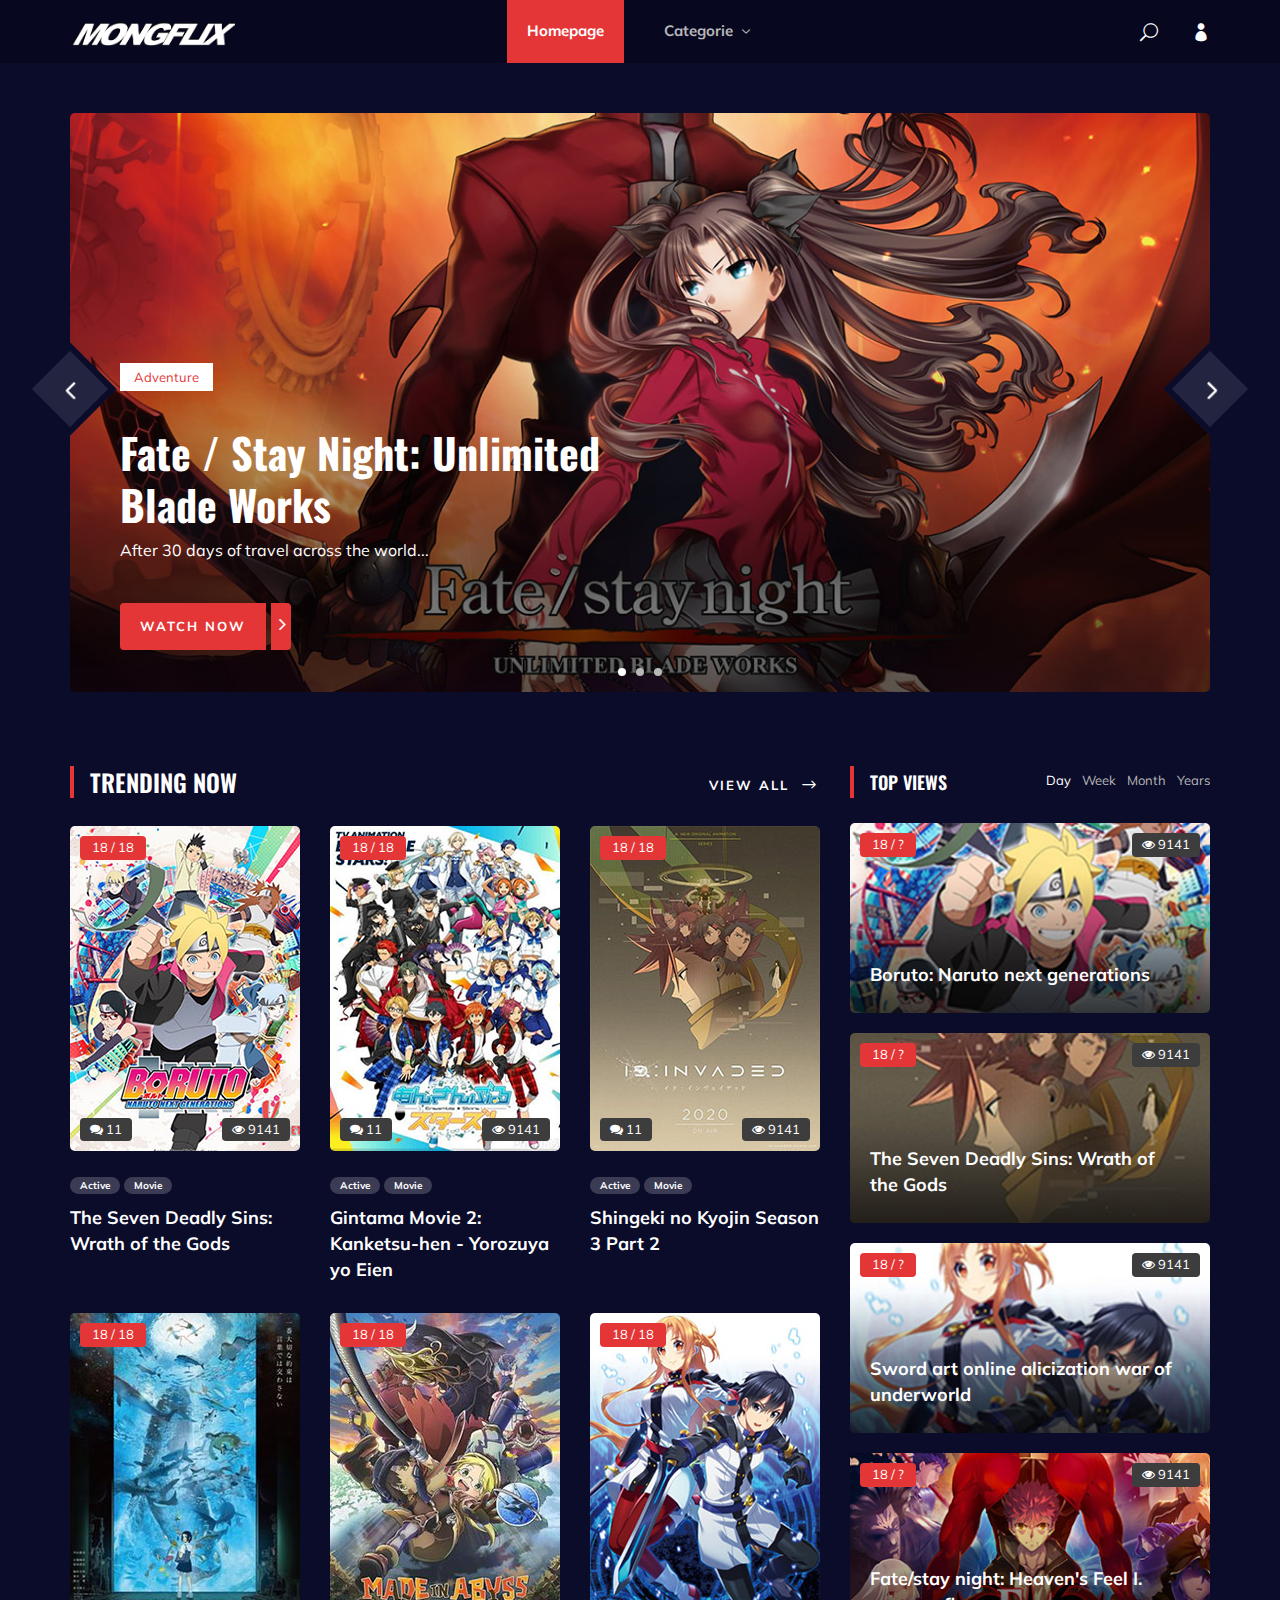
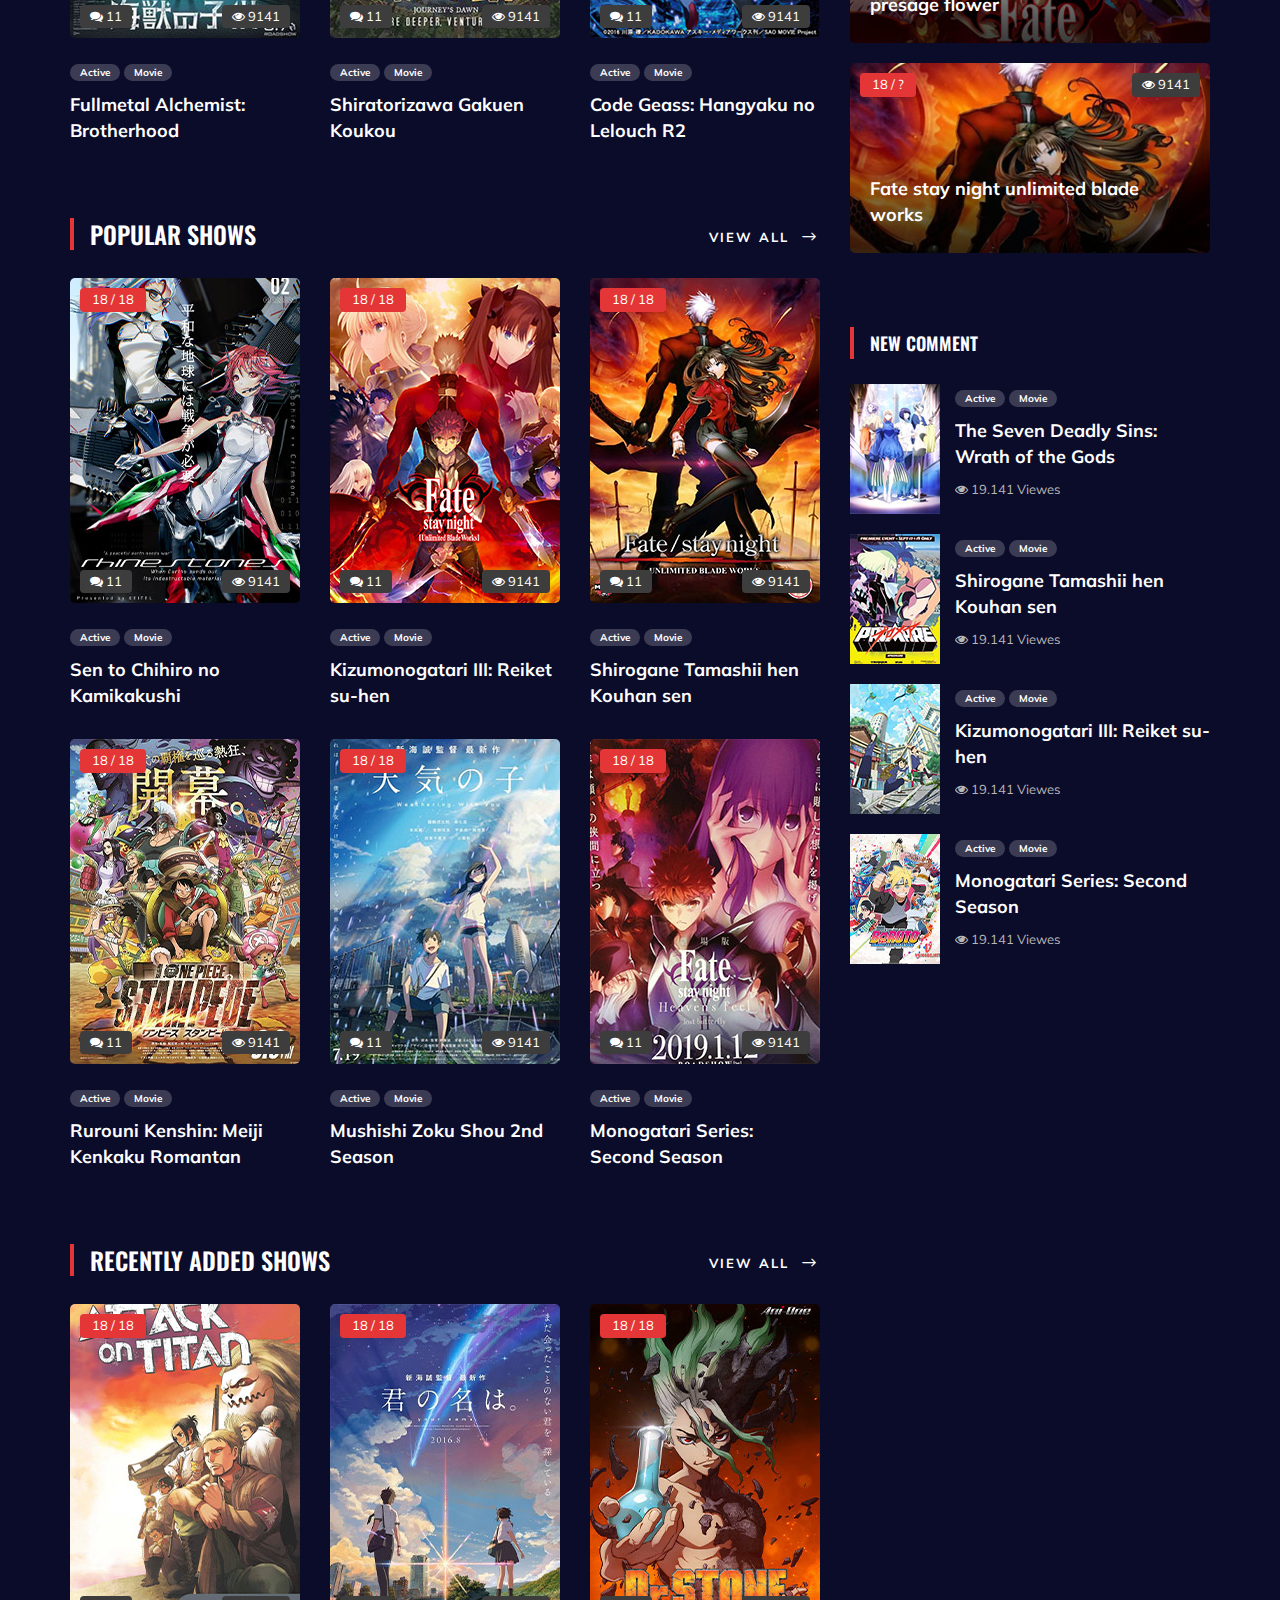
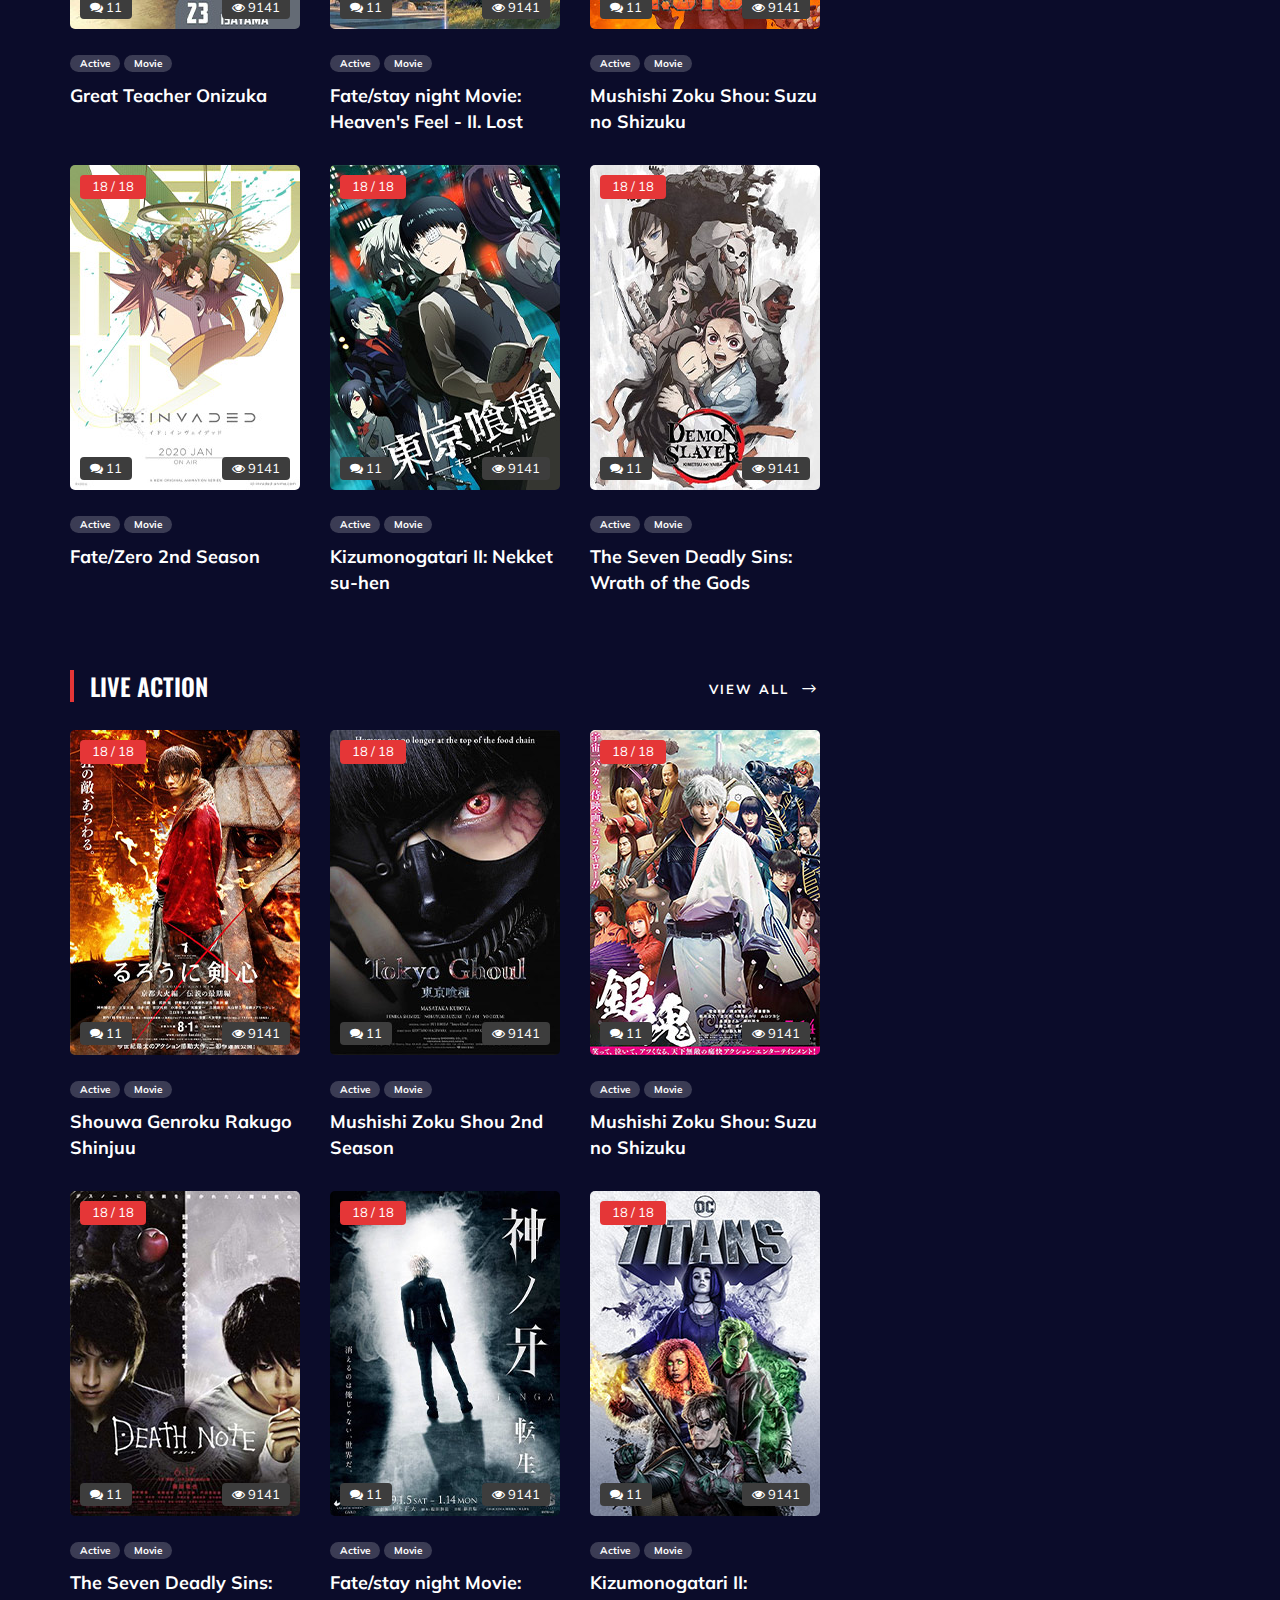
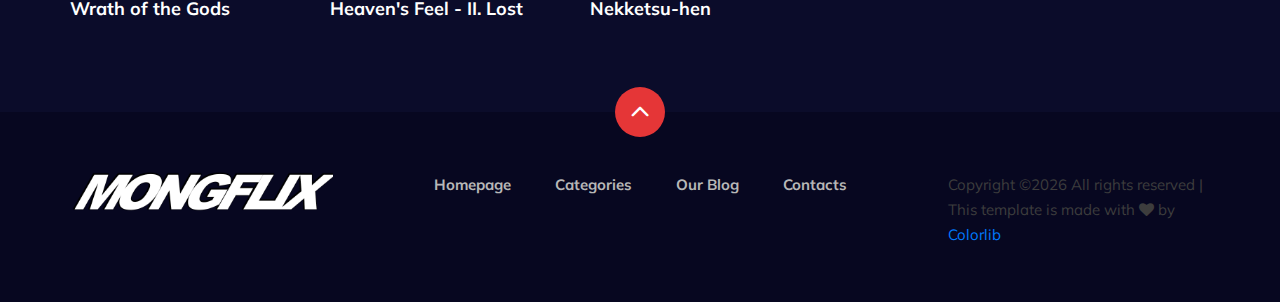
==== commit 1f6cca0d: "Cambiamenti iniziali" ====
--- a/compitotpsit/index.html
+++ b/compitotpsit/index.html
@@ -57,7 +57,6 @@
                                         <li><a href="./login.html">Login</a></li>
                                     </ul>
                                 </li>
-                                <li><a href="#">Contacts</a></li>
                             </ul>
                         </nav>
                     </div>
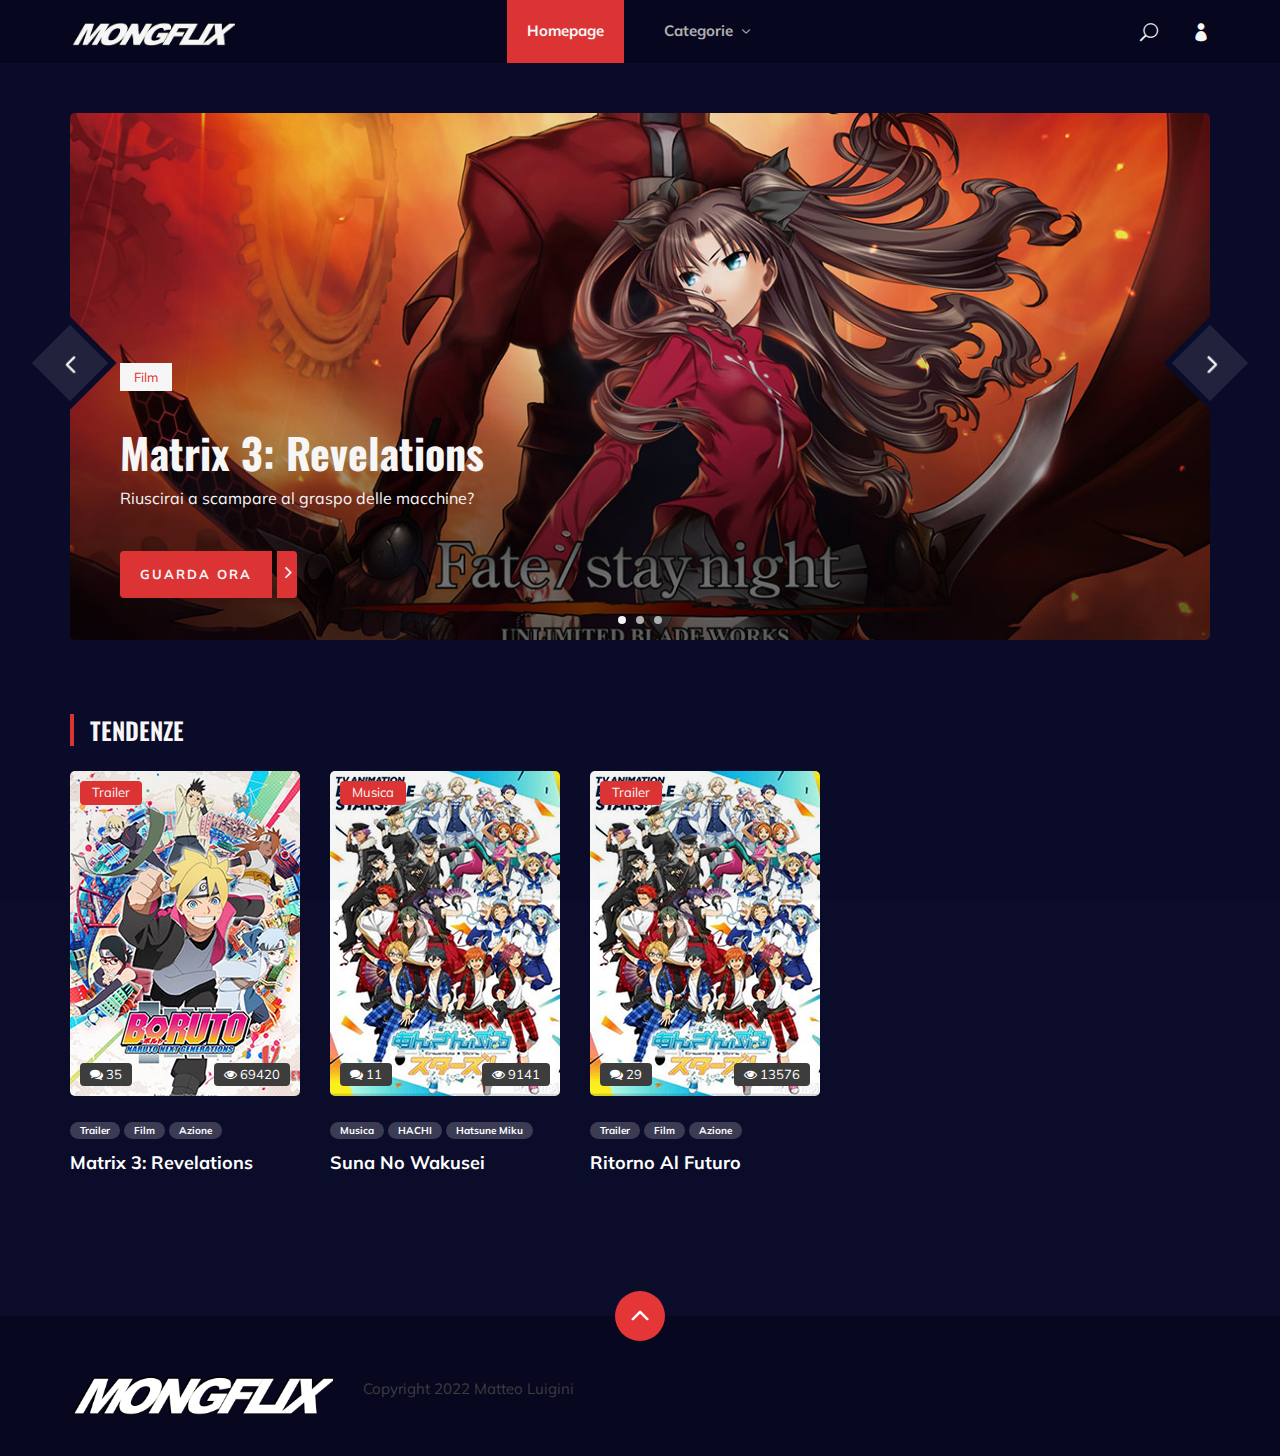
==== commit d6fdf9fb: "Fatto del lavoro" ====
--- a/compitotpsit/index.html
+++ b/compitotpsit/index.html
@@ -3,8 +3,6 @@
 
 <head>
     <meta charset="UTF-8">
-    <meta name="description" content="Anime Template">
-    <meta name="keywords" content="Anime, unica, creative, html">
     <meta name="viewport" content="width=device-width, initial-scale=1.0">
     <meta http-equiv="X-UA-Compatible" content="ie=edge">
     <title>Mongflix | Homepage</title>
@@ -49,12 +47,9 @@
                                 <li class="active"><a href="./index.html">Homepage</a></li>
                                 <li><a href="./categories.html">Categorie <span class="arrow_carrot-down"></span></a>
                                     <ul class="dropdown">
-                                        <li><a href="./categories.html">Categorie</a></li>
-                                        <li><a href="./anime-details.html">Anime Details</a></li>
-                                        <li><a href="./anime-watching.html">Anime Watching</a></li>
-                                        <li><a href="./blog-details.html">Blog Details</a></li>
-                                        <li><a href="./signup.html">Sign Up</a></li>
-                                        <li><a href="./login.html">Login</a></li>
+                                        <li><a href="./film.html">Film</a></li>
+                                        <li><a href="./video.html">Video</a></li>
+                                        <li><a href="./musica.html">Musica</a></li>
                                     </ul>
                                 </li>
                             </ul>
@@ -81,10 +76,10 @@
                     <div class="row">
                         <div class="col-lg-6">
                             <div class="hero__text">
-                                <div class="label">Adventure</div>
-                                <h2>Fate / Stay Night: Unlimited Blade Works</h2>
-                                <p>After 30 days of travel across the world...</p>
-                                <a href="#"><span>Watch Now</span> <i class="fa fa-angle-right"></i></a>
+                                <div class="label">Film</div>
+                                <h2>Matrix 3: Revelations</h2>
+                                <p>Riuscirai a scampare al graspo delle macchine?</p>
+                                <a href="#"><span>Guarda Ora</span> <i class="fa fa-angle-right"></i></a>
                             </div>
                         </div>
                     </div>
@@ -93,10 +88,10 @@
                     <div class="row">
                         <div class="col-lg-6">
                             <div class="hero__text">
-                                <div class="label">Adventure</div>
-                                <h2>Fate / Stay Night: Unlimited Blade Works</h2>
-                                <p>After 30 days of travel across the world...</p>
-                                <a href="#"><span>Watch Now</span> <i class="fa fa-angle-right"></i></a>
+                                <div class="label">[INFO] Video</div>
+                                <h2>Stato server di storage video</h2>
+                                <p>Aggiornamento sui problemi dei server</p>
+                                <a href="#"><span>Leggi il post</span> <i class="fa fa-angle-right"></i></a>
                             </div>
                         </div>
                     </div>
@@ -105,10 +100,10 @@
                     <div class="row">
                         <div class="col-lg-6">
                             <div class="hero__text">
-                                <div class="label">Adventure</div>
-                                <h2>Fate / Stay Night: Unlimited Blade Works</h2>
-                                <p>After 30 days of travel across the world...</p>
-                                <a href="#"><span>Watch Now</span> <i class="fa fa-angle-right"></i></a>
+                                <div class="label">Musica</div>
+                                <h2>Suna No Wakusei</h2>
+                                <p><b>HACHI</b> feat. <b>Hatsune Miku</b></p>
+                                <a href="#"><span>Ascoltala adesso</span> <i class="fa fa-angle-right"></i></a>
                             </div>
                         </div>
                     </div>
@@ -127,49 +122,66 @@
                         <div class="row">
                             <div class="col-lg-8 col-md-8 col-sm-8">
                                 <div class="section-title">
-                                    <h4>Trending Now</h4>
+                                    <h4>Tendenze</h4>
                                 </div>
                             </div>
                             <div class="col-lg-4 col-md-4 col-sm-4">
-                                <div class="btn__all">
-                                    <a href="#" class="primary-btn">View All <span class="arrow_right"></span></a>
-                                </div>
                             </div>
                         </div>
                         <div class="row">
                             <div class="col-lg-4 col-md-6 col-sm-6">
                                 <div class="product__item">
                                     <div class="product__item__pic set-bg" data-setbg="img/trending/trend-1.jpg">
-                                        <div class="ep">18 / 18</div>
-                                        <div class="comment"><i class="fa fa-comments"></i> 11</div>
-                                        <div class="view"><i class="fa fa-eye"></i> 9141</div>
-                                    </div>
-                                    <div class="product__item__text">
-                                        <ul>
-                                            <li>Active</li>
-                                            <li>Movie</li>
-                                        </ul>
-                                        <h5><a href="#">The Seven Deadly Sins: Wrath of the Gods</a></h5>
+                                        <div class="ep">Trailer</div>
+                                        <div class="comment"><i class="fa fa-comments"></i> 35</div>
+                                        <div class="view"><i class="fa fa-eye"></i> 69420</div>
+                                    </div>
+                                    <div class="product__item__text">
+                                        <ul>
+                                            <li>Trailer</li>
+                                            <li>Film</li>
+                                            <li>Azione</li>
+                                        </ul>
+                                        <h5><a href="#">Matrix 3: Revelations</a></h5>
                                     </div>
                                 </div>
                             </div>
                             <div class="col-lg-4 col-md-6 col-sm-6">
                                 <div class="product__item">
                                     <div class="product__item__pic set-bg" data-setbg="img/trending/trend-2.jpg">
-                                        <div class="ep">18 / 18</div>
-                                        <div class="comment"><i class="fa fa-comments"></i> 11</div>
-                                        <div class="view"><i class="fa fa-eye"></i> 9141</div>
-                                    </div>
-                                    <div class="product__item__text">
-                                        <ul>
-                                            <li>Active</li>
-                                            <li>Movie</li>
-                                        </ul>
-                                        <h5><a href="#">Gintama Movie 2: Kanketsu-hen - Yorozuya yo Eien</a></h5>
-                                    </div>
-                                </div>
-                            </div>
-                            <div class="col-lg-4 col-md-6 col-sm-6">
+                                        <div class="ep">Musica</div>
+                                        <div class="comment"><i class="fa fa-comments"></i> 11</div>
+                                        <div class="view"><i class="fa fa-eye"></i> 9141</div>
+                                    </div>
+                                    <div class="product__item__text">
+                                        <ul>
+                                            <li>Musica</li>
+                                            <li>HACHI</li>
+                                            <li>Hatsune Miku</li>
+                                        </ul>
+                                        <h5><a href="#">Suna No Wakusei</a></h5>
+                                    </div>
+                                </div>
+                            </div>
+                            <div class="col-lg-4 col-md-6 col-sm-6">
+                                <div class="product__item">
+                                    <div class="product__item__pic set-bg" data-setbg="img/trending/trend-2.jpg">
+                                        <div class="ep">Trailer</div>
+                                        <div class="comment"><i class="fa fa-comments"></i> 29</div>
+                                        <div class="view"><i class="fa fa-eye"></i> 13576</div>
+                                    </div>
+                                    <div class="product__item__text">
+                                        <ul>
+                                            <li>Trailer</li>
+                                            <li>Film</li>
+                                            <li>Azione</li>
+                                        </ul>
+                                        <h5><a href="#">Ritorno Al Futuro</a></h5>
+                                    </div>
+                                </div>
+                            </div>
+                            <!--
+                                <div class="col-lg-4 col-md-6 col-sm-6">
                                 <div class="product__item">
                                     <div class="product__item__pic set-bg" data-setbg="img/trending/trend-3.jpg">
                                         <div class="ep">18 / 18</div>
@@ -675,6 +687,8 @@
         </div>
     </div>
 </div>
+                -->    
+                
 </div>
 </div>
 </div>
@@ -693,20 +707,8 @@
                     <a href="./index.html"><img src="img/logo.png" alt=""></a>
                 </div>
             </div>
-            <div class="col-lg-6">
-                <div class="footer__nav">
-                    <ul>
-                        <li class="active"><a href="./index.html">Homepage</a></li>
-                        <li><a href="./categories.html">Categories</a></li>
-                        <li><a href="./blog.html">Our Blog</a></li>
-                        <li><a href="#">Contacts</a></li>
-                    </ul>
-                </div>
-            </div>
             <div class="col-lg-3">
-                <p><!-- Link back to Colorlib can't be removed. Template is licensed under CC BY 3.0. -->
-                  Copyright &copy;<script>document.write(new Date().getFullYear());</script> All rights reserved | This template is made with <i class="fa fa-heart" aria-hidden="true"></i> by <a href="https://colorlib.com" target="_blank">Colorlib</a>
-                  <!-- Link back to Colorlib can't be removed. Template is licensed under CC BY 3.0. --></p>
+                <p>Copyright 2022 Matteo Luigini</p>
 
               </div>
           </div>
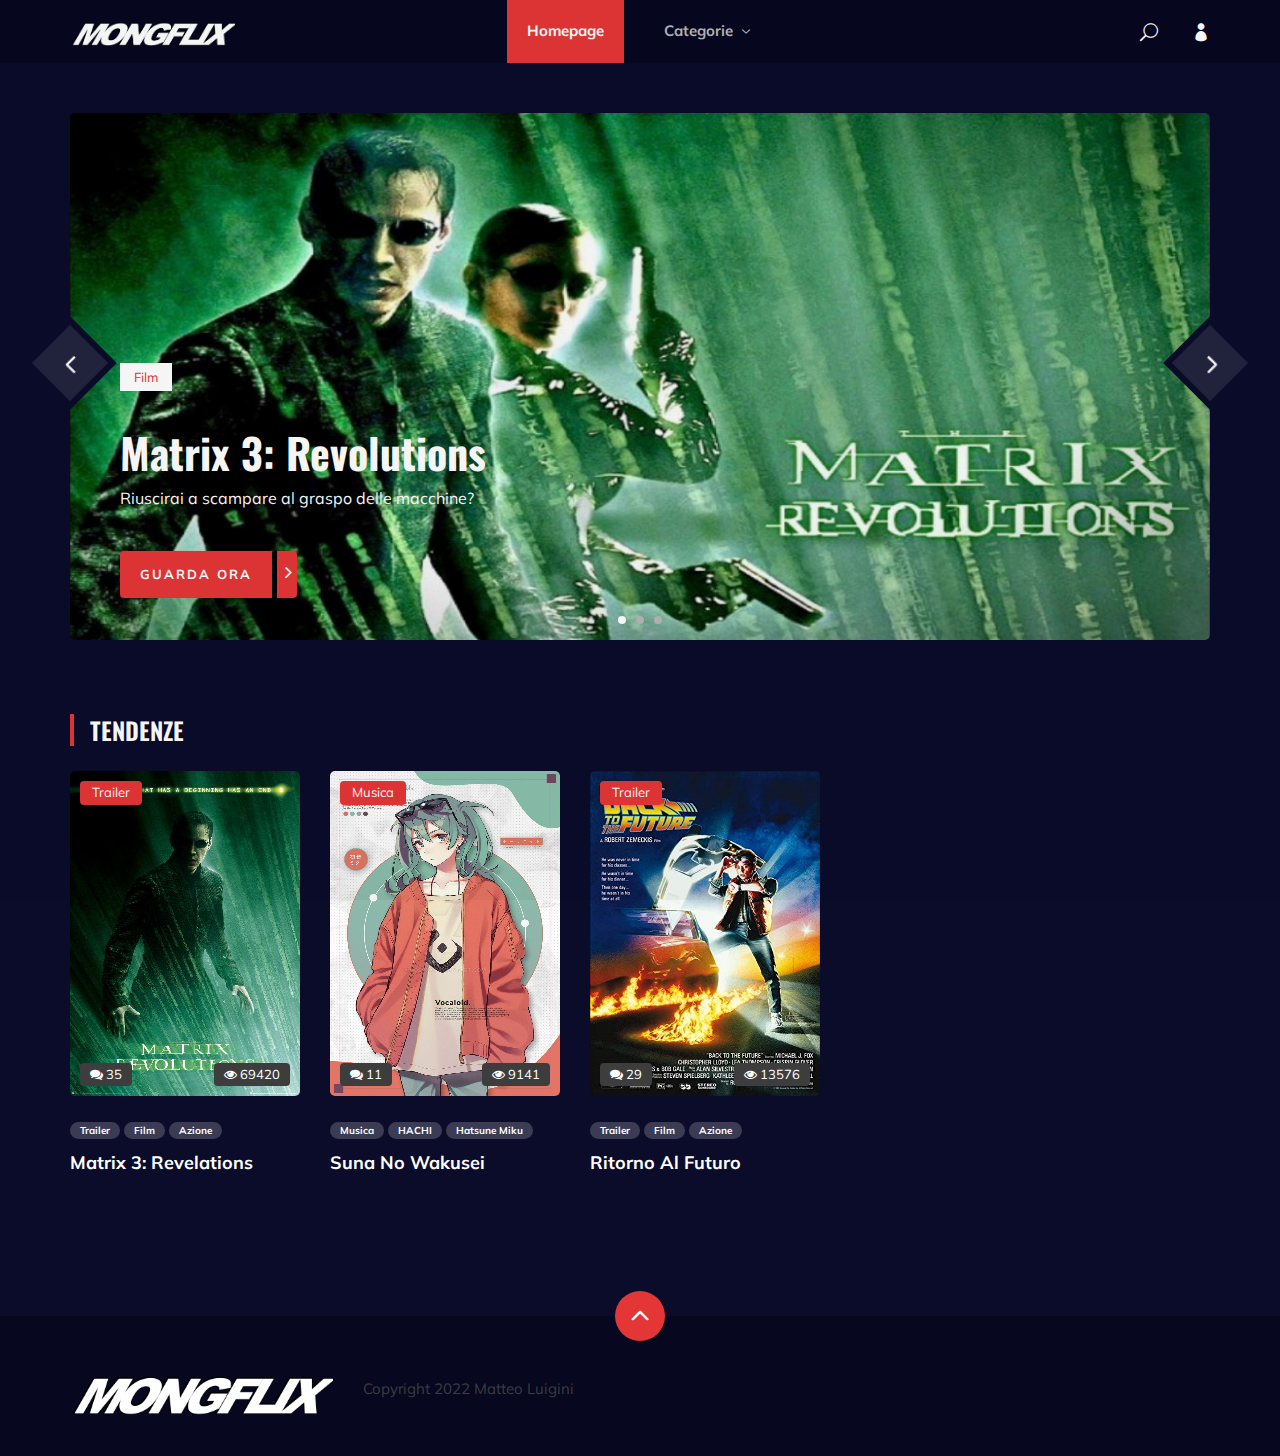
==== commit 3133386b: "Finite pagine individuali film" ====
--- a/compitotpsit/index.html
+++ b/compitotpsit/index.html
@@ -72,19 +72,19 @@
     <section class="hero">
         <div class="container">
             <div class="hero__slider owl-carousel">
-                <div class="hero__items set-bg" data-setbg="img/hero/hero-1.jpg">
+                <div class="hero__items set-bg" data-setbg="img/hero/matrix3revelations.jpg">
                     <div class="row">
                         <div class="col-lg-6">
                             <div class="hero__text">
                                 <div class="label">Film</div>
-                                <h2>Matrix 3: Revelations</h2>
+                                <h2>Matrix 3: Revolutions</h2>
                                 <p>Riuscirai a scampare al graspo delle macchine?</p>
-                                <a href="#"><span>Guarda Ora</span> <i class="fa fa-angle-right"></i></a>
-                            </div>
-                        </div>
-                    </div>
-                </div>
-                <div class="hero__items set-bg" data-setbg="img/hero/hero-1.jpg">
+                                <a href="matrix.html"><span>Guarda Ora</span> <i class="fa fa-angle-right"></i></a>
+                            </div>
+                        </div>
+                    </div>
+                </div>
+                <div class="hero__items set-bg" data-setbg="img/hero/server.jpg">
                     <div class="row">
                         <div class="col-lg-6">
                             <div class="hero__text">
@@ -96,7 +96,7 @@
                         </div>
                     </div>
                 </div>
-                <div class="hero__items set-bg" data-setbg="img/hero/hero-1.jpg">
+                <div class="hero__items set-bg" data-setbg="img/hero/sunanowakusei.jpg">
                     <div class="row">
                         <div class="col-lg-6">
                             <div class="hero__text">
@@ -142,7 +142,7 @@
                                             <li>Film</li>
                                             <li>Azione</li>
                                         </ul>
-                                        <h5><a href="#">Matrix 3: Revelations</a></h5>
+                                        <h5><a href="matrix.html">Matrix 3: Revelations</a></h5>
                                     </div>
                                 </div>
                             </div>
@@ -165,7 +165,7 @@
                             </div>
                             <div class="col-lg-4 col-md-6 col-sm-6">
                                 <div class="product__item">
-                                    <div class="product__item__pic set-bg" data-setbg="img/trending/trend-2.jpg">
+                                    <div class="product__item__pic set-bg" data-setbg="img/trending/trend-3.jpg">
                                         <div class="ep">Trailer</div>
                                         <div class="comment"><i class="fa fa-comments"></i> 29</div>
                                         <div class="view"><i class="fa fa-eye"></i> 13576</div>
@@ -176,7 +176,7 @@
                                             <li>Film</li>
                                             <li>Azione</li>
                                         </ul>
-                                        <h5><a href="#">Ritorno Al Futuro</a></h5>
+                                        <h5><a href="ritornoalfuturo.html">Ritorno Al Futuro</a></h5>
                                     </div>
                                 </div>
                             </div>
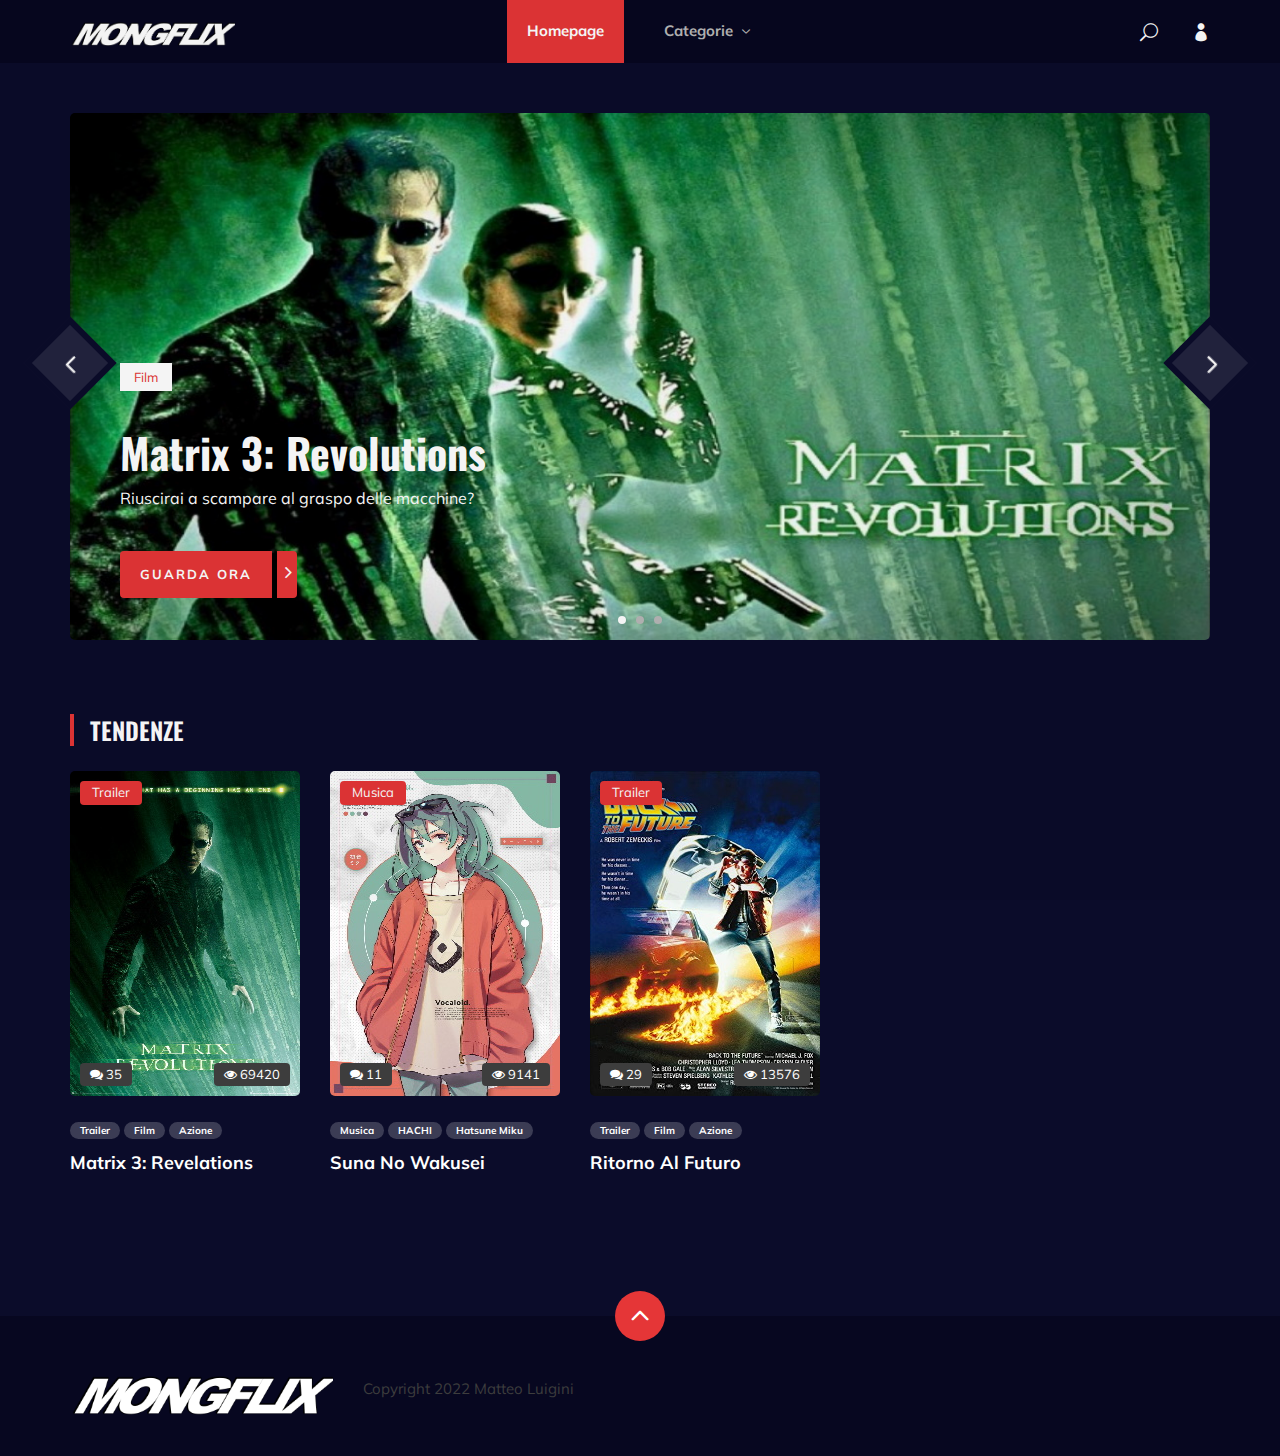
==== commit 06e1e277: "Finite alcune pagine e fatti dei ritocchi" ====
--- a/compitotpsit/index.html
+++ b/compitotpsit/index.html
@@ -91,7 +91,7 @@
                                 <div class="label">[INFO] Video</div>
                                 <h2>Stato server di storage video</h2>
                                 <p>Aggiornamento sui problemi dei server</p>
-                                <a href="#"><span>Leggi il post</span> <i class="fa fa-angle-right"></i></a>
+                                <a href="statoservervideo.html"><span>Leggi il post</span> <i class="fa fa-angle-right"></i></a>
                             </div>
                         </div>
                     </div>
@@ -103,7 +103,7 @@
                                 <div class="label">Musica</div>
                                 <h2>Suna No Wakusei</h2>
                                 <p><b>HACHI</b> feat. <b>Hatsune Miku</b></p>
-                                <a href="#"><span>Ascoltala adesso</span> <i class="fa fa-angle-right"></i></a>
+                                <a href="sunanowakusei.html"><span>Ascoltala adesso</span> <i class="fa fa-angle-right"></i></a>
                             </div>
                         </div>
                     </div>
@@ -159,7 +159,7 @@
                                             <li>HACHI</li>
                                             <li>Hatsune Miku</li>
                                         </ul>
-                                        <h5><a href="#">Suna No Wakusei</a></h5>
+                                        <h5><a href="sunanowakusei.html">Suna No Wakusei</a></h5>
                                     </div>
                                 </div>
                             </div>
